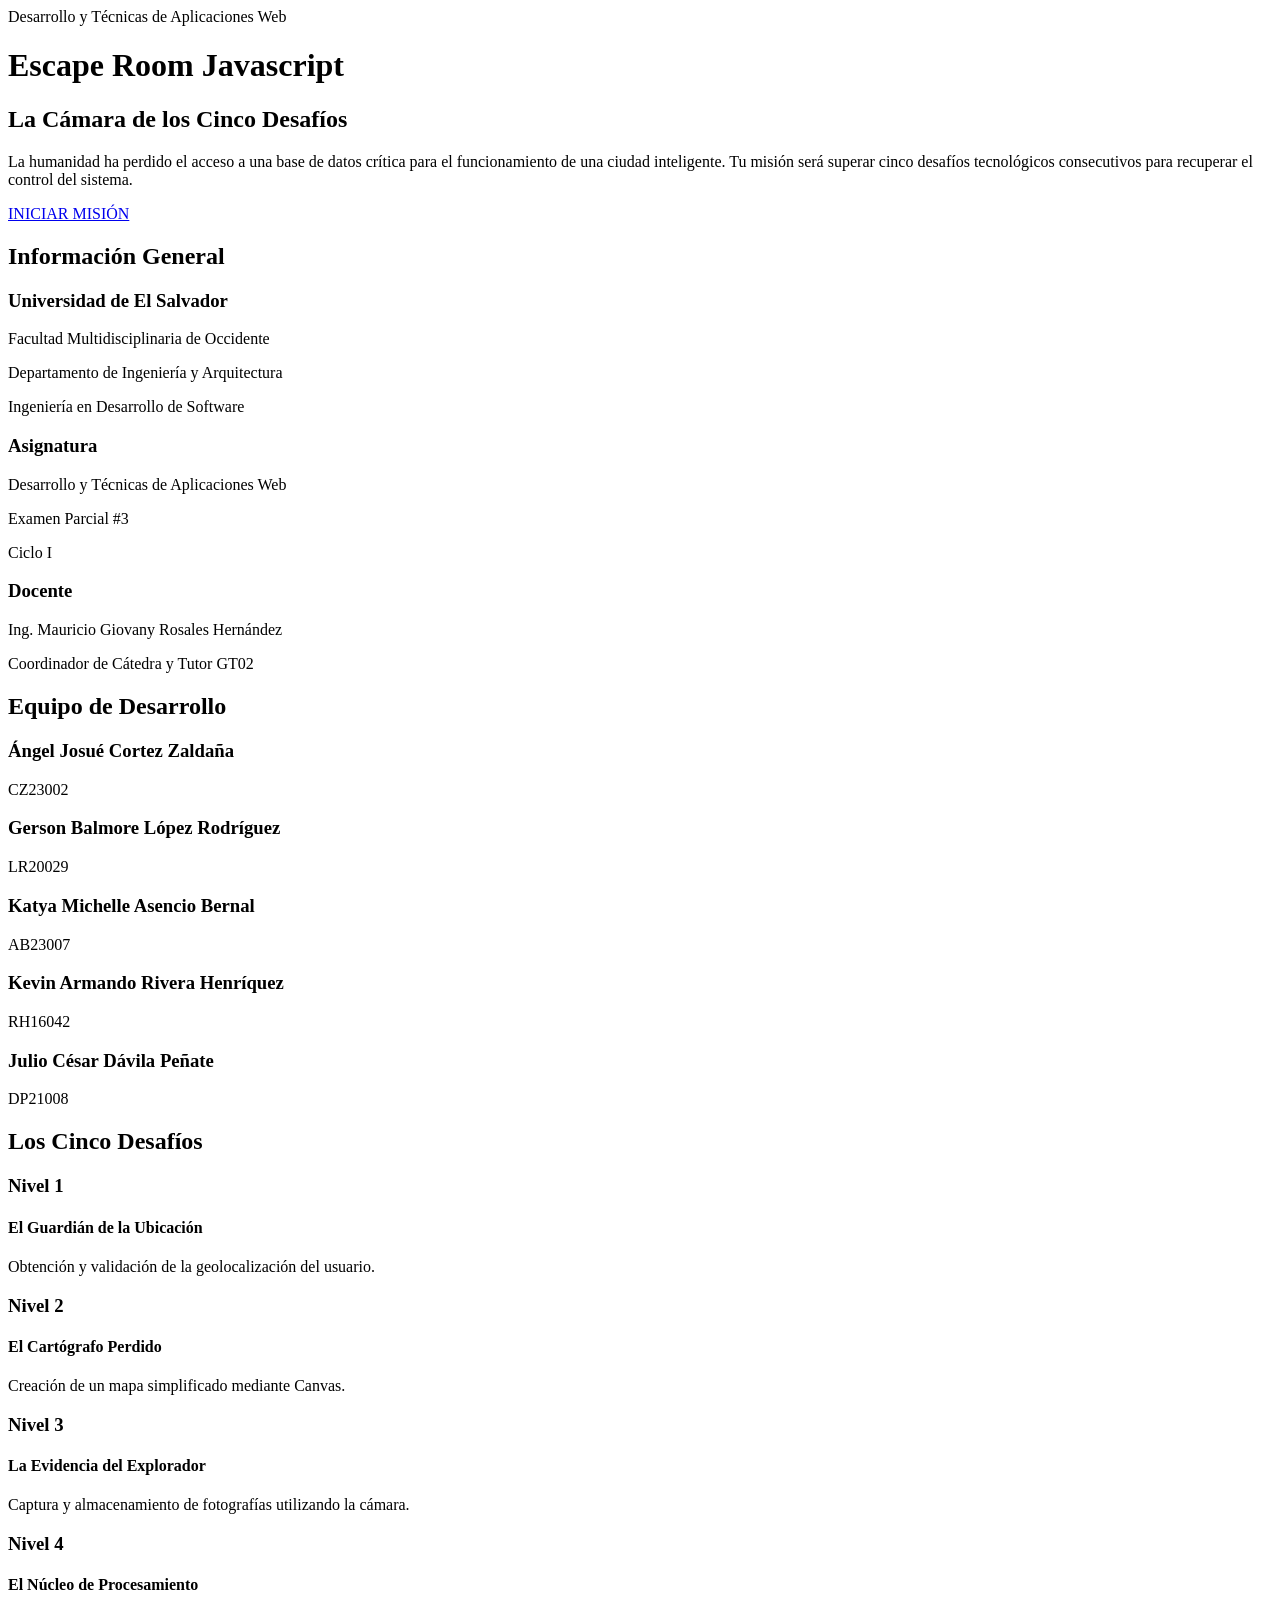
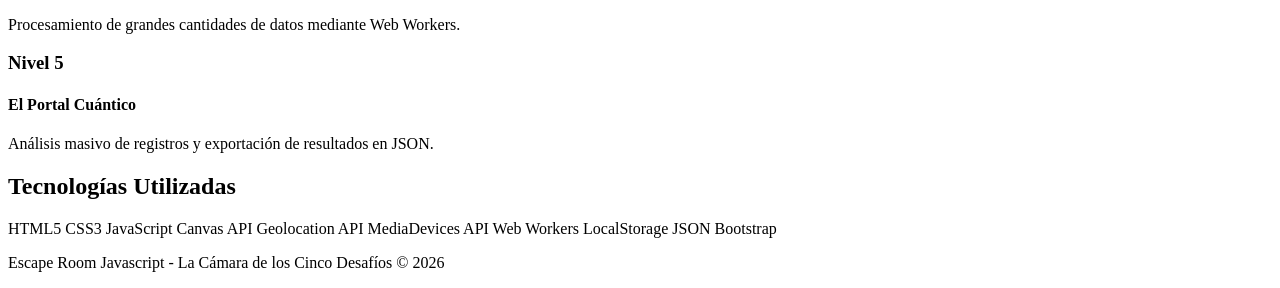
==== index.html @ b837a51a "Actualizar la estructura básica de index.html con un nuevo contenido de bienvenida." ====
<!DOCTYPE html>
<html lang="es">

<head>
    <meta charset="UTF-8">
    <meta name="viewport" content="width=device-width, initial-scale=1.0">
    <title>Escape Room Javascript - La Cámara de los Cinco Desafíos</title>
</head>

<body>

    <header>
        <div class="container hero">

            <div class="badge">
                Desarrollo y Técnicas de Aplicaciones Web
            </div>

            <h1>Escape Room Javascript</h1>

            <h2>La Cámara de los Cinco Desafíos</h2>

            <p>
                La humanidad ha perdido el acceso a una base de datos crítica para el funcionamiento
                de una ciudad inteligente. Tu misión será superar cinco desafíos tecnológicos
                consecutivos para recuperar el control del sistema.
            </p>

            <a href="nivel1/nivel1.html" class="btn-start">
                INICIAR MISIÓN
            </a>

        </div>
    </header>


    <section>
       <div class="container">

            <h2 class="section-title">Información General</h2>

            <div class="info-grid">

                <div class="card">
                    <h3>Universidad de El Salvador</h3>
                    <p>Facultad Multidisciplinaria de Occidente</p>
                    <p>Departamento de Ingeniería y Arquitectura</p>
                    <p>Ingeniería en Desarrollo de Software</p>
                </div>

                <div class="card">
                    <h3>Asignatura</h3>
                    <p>Desarrollo y Técnicas de Aplicaciones Web</p>
                    <p>Examen Parcial #3</p>
                    <p>Ciclo I</p>
                </div>

                <div class="card">
                    <h3>Docente</h3>
                    <p>Ing. Mauricio Giovany Rosales Hernández</p>
                    <p>Coordinador de Cátedra y Tutor GT02</p>
                </div>

            </div>

       </div>
    </section>
        

    <section>

        <div class="container">

            <h2 class="section-title">Equipo de Desarrollo</h2>

            <div class="members">

                <div class="member">
                    <h3>Ángel Josué Cortez Zaldaña</h3>
                    <p>CZ23002</p>
                </div>

                <div class="member">
                    <h3>Gerson Balmore López Rodríguez</h3>
                    <p>LR20029</p>
                </div>

                <div class="member">
                    <h3>Katya Michelle Asencio Bernal</h3>
                    <p>AB23007</p>
                </div>

                <div class="member">
                    <h3>Kevin Armando Rivera Henríquez</h3>
                    <p>RH16042</p>
                </div>

                <div class="member">
                    <h3>Julio César Dávila Peñate</h3>
                    <p>DP21008</p>
                </div>

            </div>

        </div>

    </section>


    <section>
        <div class="container">

            <h2 class="section-title">Los Cinco Desafíos</h2>

            <div class="levels">

                <div class="level">
                    <h3>Nivel 1</h3>
                    <h4>El Guardián de la Ubicación</h4>
                    <p>Obtención y validación de la geolocalización del usuario.</p>
                </div>

                <div class="level">
                    <h3>Nivel 2</h3>
                    <h4>El Cartógrafo Perdido</h4>
                    <p>Creación de un mapa simplificado mediante Canvas.</p>
                </div>

                <div class="level">
                    <h3>Nivel 3</h3>
                    <h4>La Evidencia del Explorador</h4>
                    <p>Captura y almacenamiento de fotografías utilizando la cámara.</p>
                </div>

                <div class="level">
                    <h3>Nivel 4</h3>
                    <h4>El Núcleo de Procesamiento</h4>
                    <p>Procesamiento de grandes cantidades de datos mediante Web Workers.</p>
                </div>

                <div class="level">
                    <h3>Nivel 5</h3>
                    <h4>El Portal Cuántico</h4>
                    <p>Análisis masivo de registros y exportación de resultados en JSON.</p>
                </div>

            </div>

        </div>
    </section>


    <section>
        <div class="container">

            <h2 class="section-title">Tecnologías Utilizadas</h2>

            <div class="tech">

                <span>HTML5</span>
                <span>CSS3</span>
                <span>JavaScript</span>
                <span>Canvas API</span>
                <span>Geolocation API</span>
                <span>MediaDevices API</span>
                <span>Web Workers</span>
                <span>LocalStorage</span>
                <span>JSON</span>
                <span>Bootstrap</span>

            </div>

        </div>
    </section>


    <footer>
        <p>
            Escape Room Javascript - La Cámara de los Cinco Desafíos © 2026
        </p>
    </footer>
    

</body>

</html>
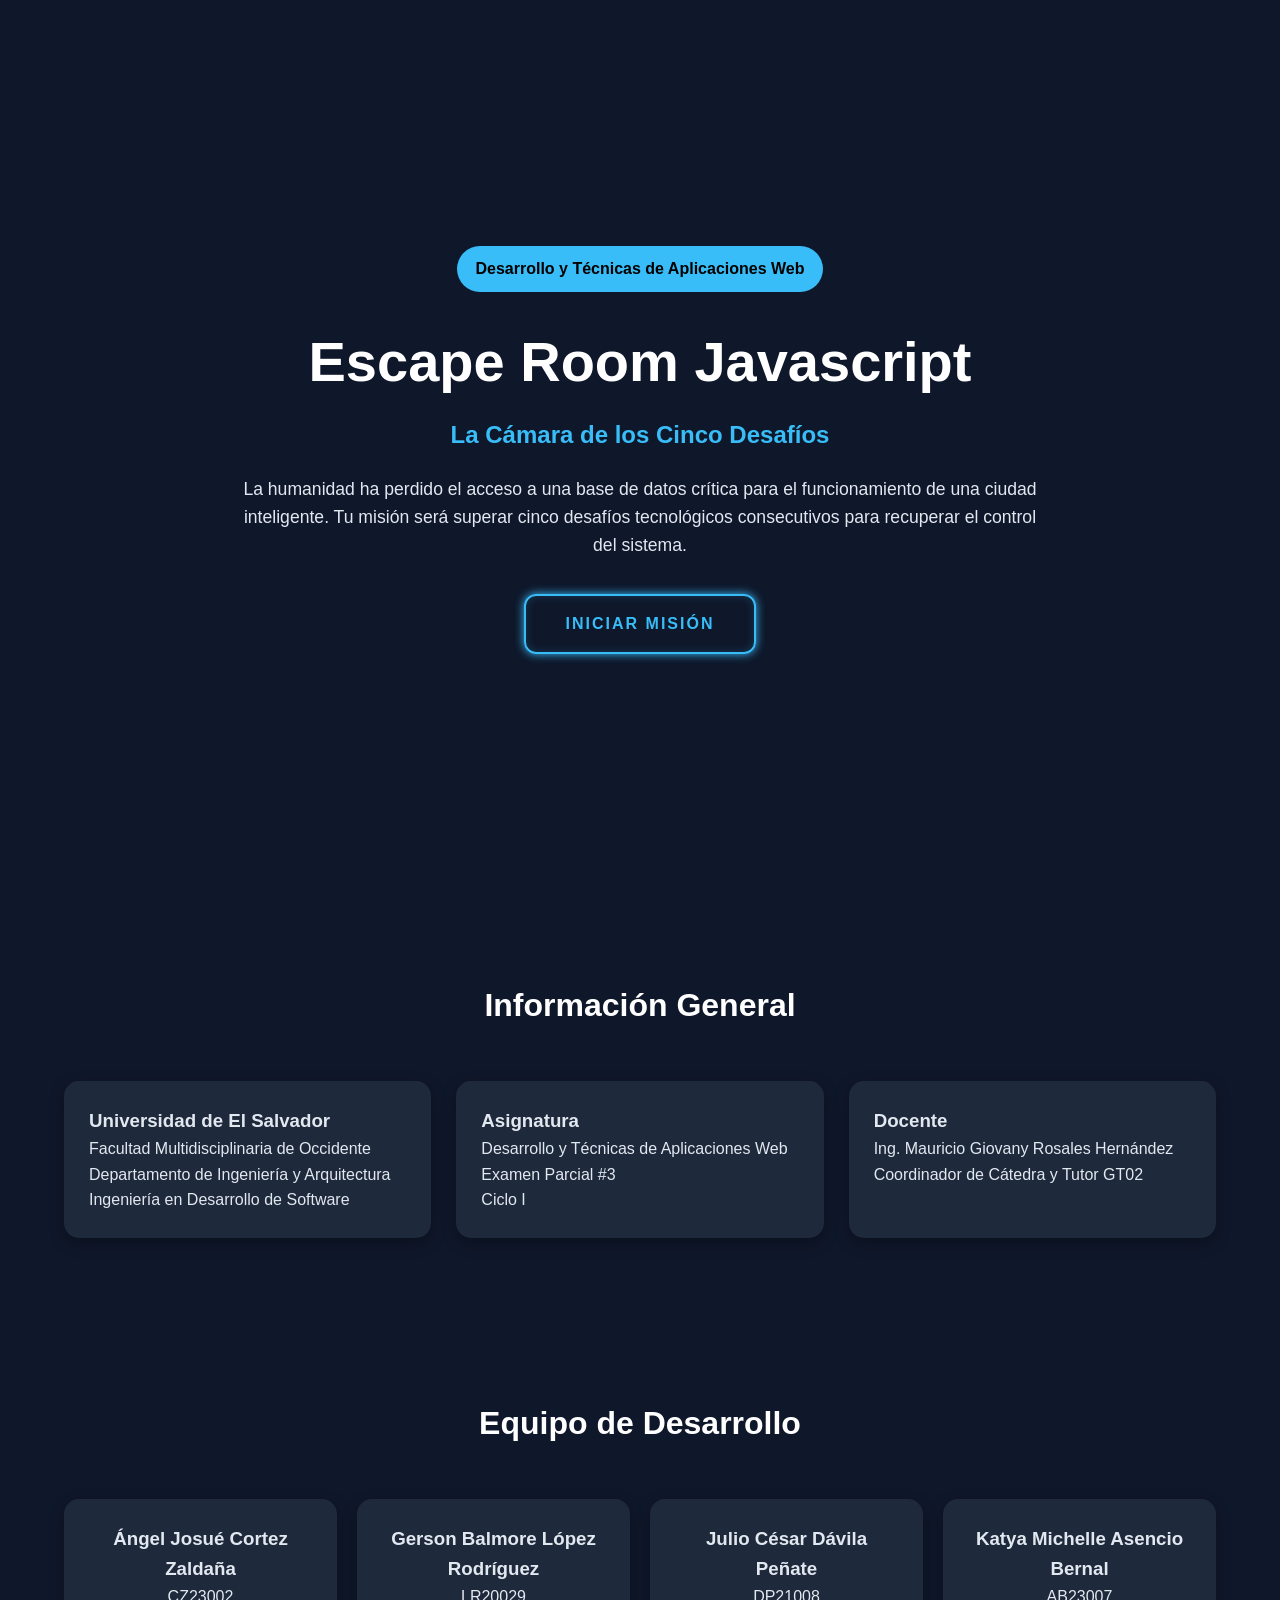
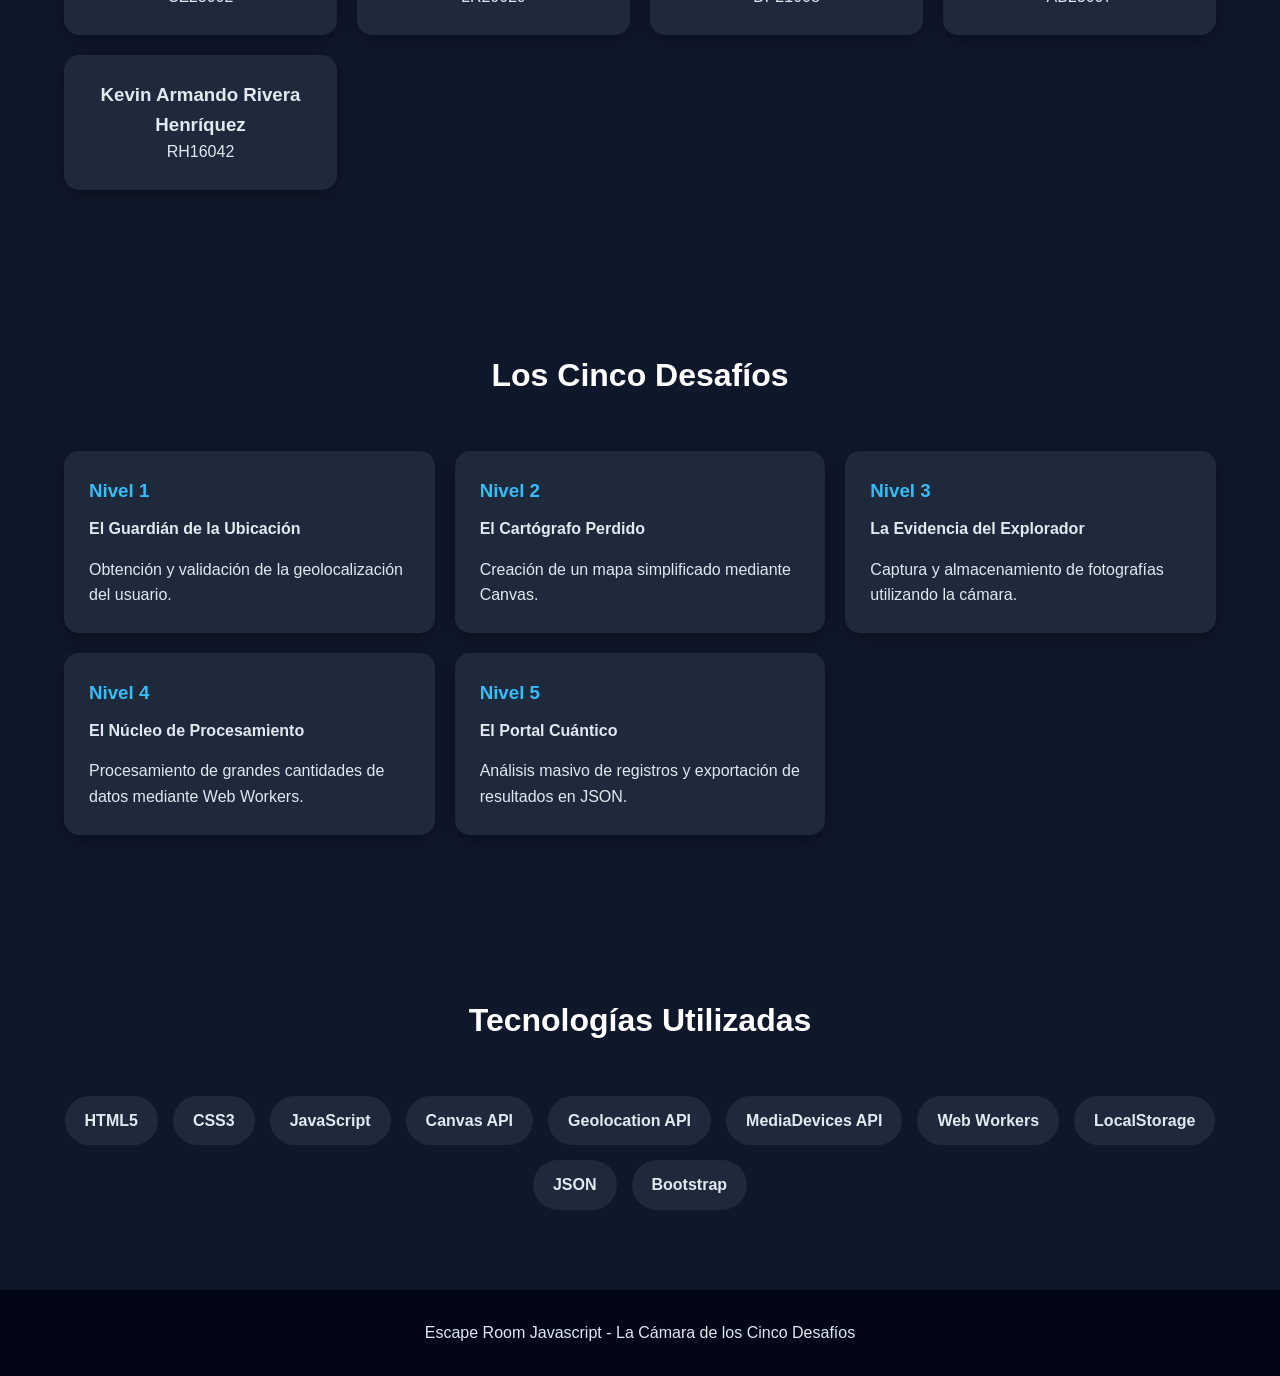
==== commit 6a296497: "Agregar estilos CSS y actualizar html con el enlace a la hoja de estilos." ====
--- a/index.html
+++ b/index.html
@@ -5,6 +5,8 @@
     <meta charset="UTF-8">
     <meta name="viewport" content="width=device-width, initial-scale=1.0">
     <title>Escape Room Javascript - La Cámara de los Cinco Desafíos</title>
+
+    <link rel="stylesheet" href="index.css">
 </head>
 
 <body>
@@ -86,6 +88,11 @@
                 </div>
 
                 <div class="member">
+                    <h3>Julio César Dávila Peñate</h3>
+                    <p>DP21008</p>
+                </div>
+
+                <div class="member">
                     <h3>Katya Michelle Asencio Bernal</h3>
                     <p>AB23007</p>
                 </div>
@@ -93,11 +100,6 @@
                 <div class="member">
                     <h3>Kevin Armando Rivera Henríquez</h3>
                     <p>RH16042</p>
-                </div>
-
-                <div class="member">
-                    <h3>Julio César Dávila Peñate</h3>
-                    <p>DP21008</p>
                 </div>
 
             </div>
@@ -176,10 +178,10 @@
 
     <footer>
         <p>
-            Escape Room Javascript - La Cámara de los Cinco Desafíos © 2026
+            Escape Room Javascript - La Cámara de los Cinco Desafíos
         </p>
     </footer>
-    
+
 
 </body>
 
--- a/index.css
+++ b/index.css
@@ -0,0 +1,229 @@
+:root{
+    --primary:#0f172a;
+    --secondary:#1e293b;
+    --accent:#38bdf8;
+    --text:#e2e8f0;
+}
+
+*{
+    margin:0;
+    padding:0;
+    box-sizing:border-box;
+}
+
+html{
+    scroll-behavior:smooth;
+}
+
+body{
+    font-family:'Segoe UI', Tahoma, Geneva, Verdana, sans-serif;
+    background:var(--primary);
+    color:var(--text);
+    line-height:1.6;
+}
+
+.container{
+    width:90%;
+    max-width:1200px;
+    margin:auto;
+}
+
+header{
+    min-height:100vh;
+
+    display:flex;
+    justify-content:center;
+    align-items:center;
+    text-align:center;
+
+    background:
+        linear-gradient(
+            rgba(15,23,42,.88),
+            rgba(15,23,42,.95)
+        ),
+        url("https://www.codility.com/wp-content/uploads/2021/12/AdobeStock_225084966-jpeg.webp");
+
+    background-size:cover;
+    background-position:center;
+}
+
+.hero{
+    display:flex;
+    flex-direction:column;
+    align-items:center;
+}
+
+.badge{
+    display:inline-block;
+    background:var(--accent);
+    color:#000;
+    padding:10px 18px;
+    border-radius:30px;
+    font-weight:bold;
+    margin-bottom:25px;
+}
+
+.hero h1{
+    font-size:3.5rem;
+    color:white;
+    margin-bottom:10px;
+}
+
+.hero h2{
+    color:var(--accent);
+    margin-bottom:20px;
+}
+
+.hero p{
+    max-width:800px;
+    font-size:1.1rem;
+}
+
+.btn-start{
+    display:inline-block;
+    margin-top:35px;
+
+    padding:15px 40px;
+
+    border:2px solid var(--accent);
+
+    color:var(--accent);
+    text-decoration:none;
+    text-transform:uppercase;
+    letter-spacing:2px;
+    font-weight:bold;
+
+    border-radius:12px;
+
+    transition:.3s;
+
+    box-shadow:
+        0 0 10px var(--accent),
+        inset 0 0 10px rgba(56,189,248,.2);
+}
+
+.btn-start:hover{
+    background:var(--accent);
+    color:var(--primary);
+
+    box-shadow:
+        0 0 20px var(--accent),
+        0 0 40px var(--accent),
+        0 0 60px var(--accent);
+
+    transform:translateY(-4px);
+}
+
+section{
+    padding:80px 0;
+}
+
+.section-title{
+    text-align:center;
+    margin-bottom:50px;
+    color:white;
+    font-size:2rem;
+}
+
+.card,
+.member,
+.level{
+    background:var(--secondary);
+
+    padding:25px;
+
+    border-radius:15px;
+
+    transition:.3s;
+
+    box-shadow:0 5px 15px rgba(0,0,0,.3);
+}
+
+.card:hover,
+.member:hover,
+.level:hover{
+    transform:translateY(-5px);
+}
+
+.info-grid{
+    display:grid;
+    grid-template-columns:repeat(auto-fit,minmax(300px,1fr));
+    gap:25px;
+}
+
+.members{
+    display:grid;
+    grid-template-columns:repeat(auto-fit,minmax(250px,1fr));
+    gap:20px;
+}
+
+.member{
+    text-align:center;
+}
+
+.levels{
+    display:grid;
+    grid-template-columns:repeat(auto-fit,minmax(280px,1fr));
+    gap:20px;
+}
+
+.level h3{
+    color:var(--accent);
+    margin-bottom:10px;
+}
+
+.level h4{
+    margin-bottom:15px;
+}
+
+.tech{
+    display:flex;
+    flex-wrap:wrap;
+    justify-content:center;
+    gap:15px;
+}
+
+.tech span{
+    background:var(--secondary);
+    padding:12px 20px;
+    border-radius:50px;
+    font-weight:bold;
+    transition:.3s;
+}
+
+.tech span:hover{
+    transform:scale(1.05);
+    box-shadow:0 0 15px rgba(56,189,248,.5);
+}
+
+footer{
+    background:#020617;
+    padding:30px;
+    text-align:center;
+}
+
+/* responsividad */
+
+@media(max-width:768px){
+
+    .hero h1{
+        font-size:2.3rem;
+    }
+
+    .hero h2{
+        font-size:1.3rem;
+    }
+
+    .hero p{
+        font-size:1rem;
+    }
+
+    .section-title{
+        font-size:1.7rem;
+    }
+
+    .btn-start{
+        padding:14px 28px;
+        font-size:.9rem;
+    }
+}
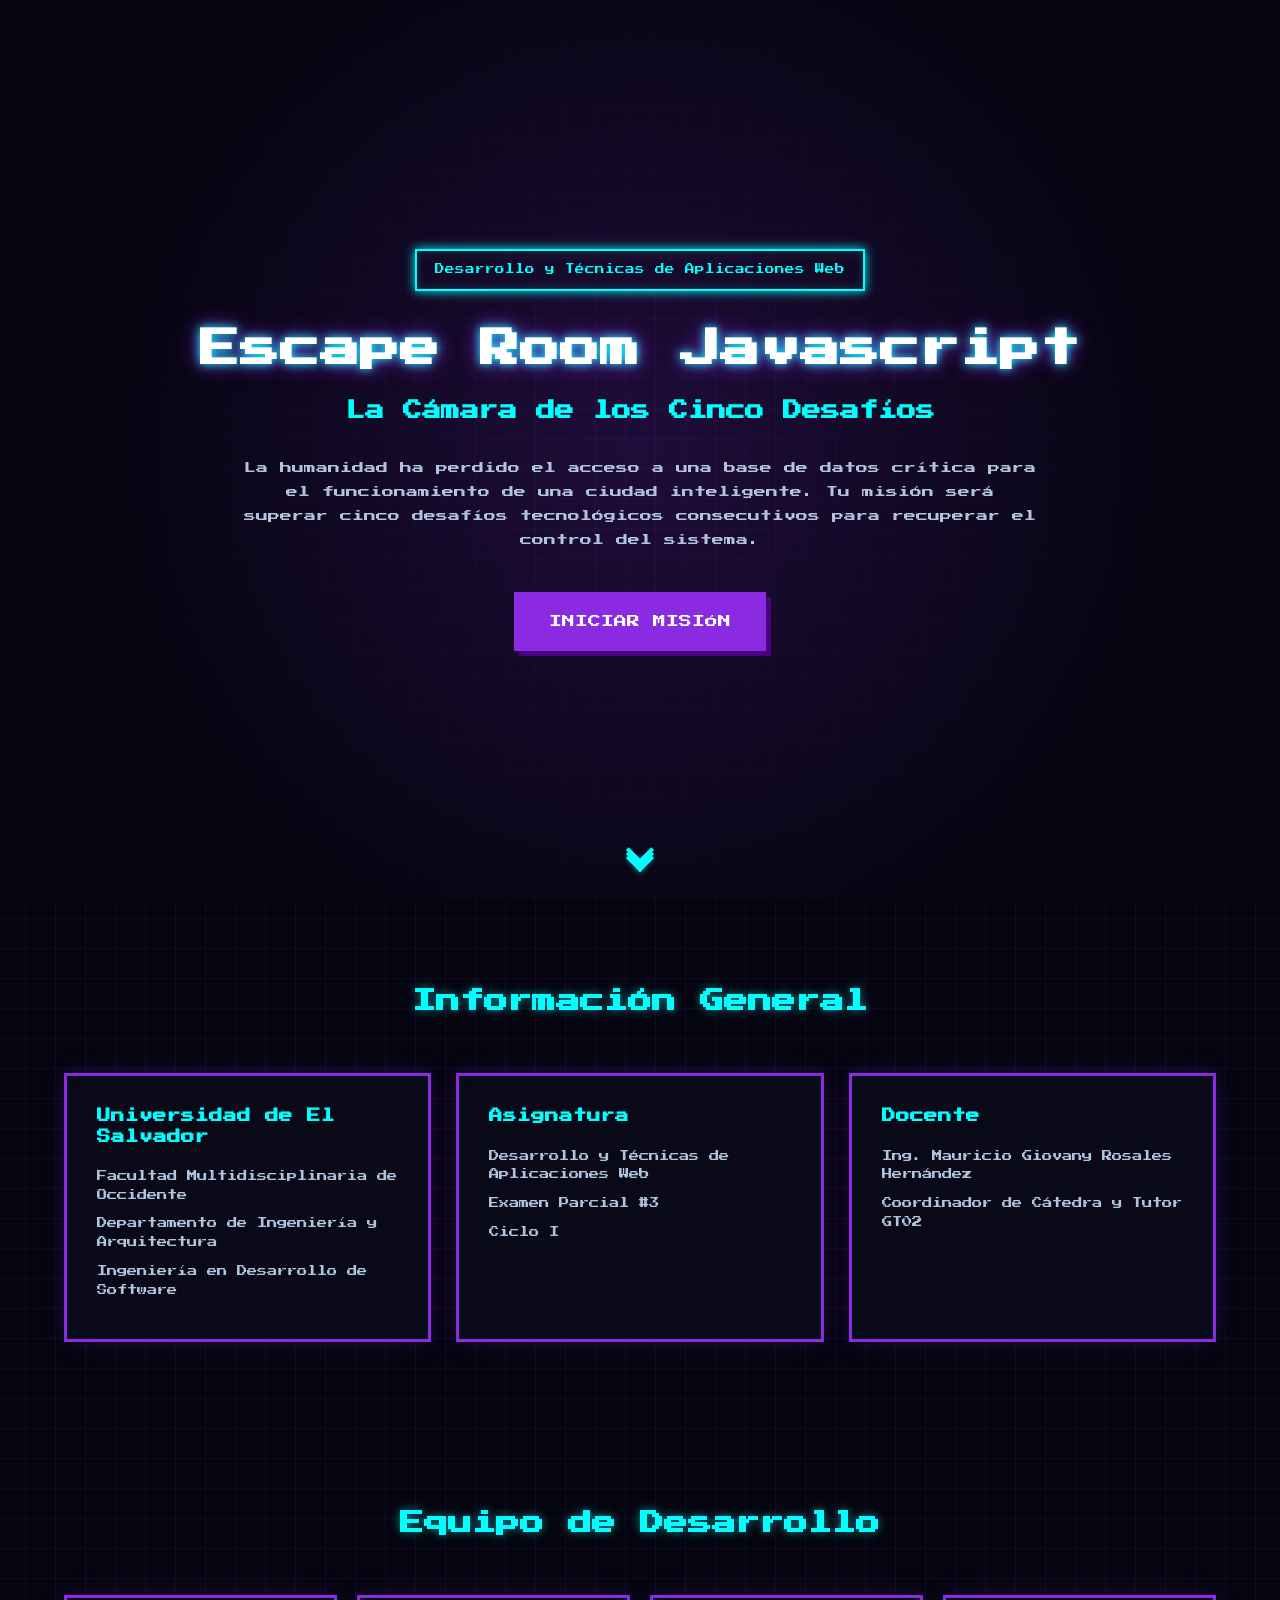
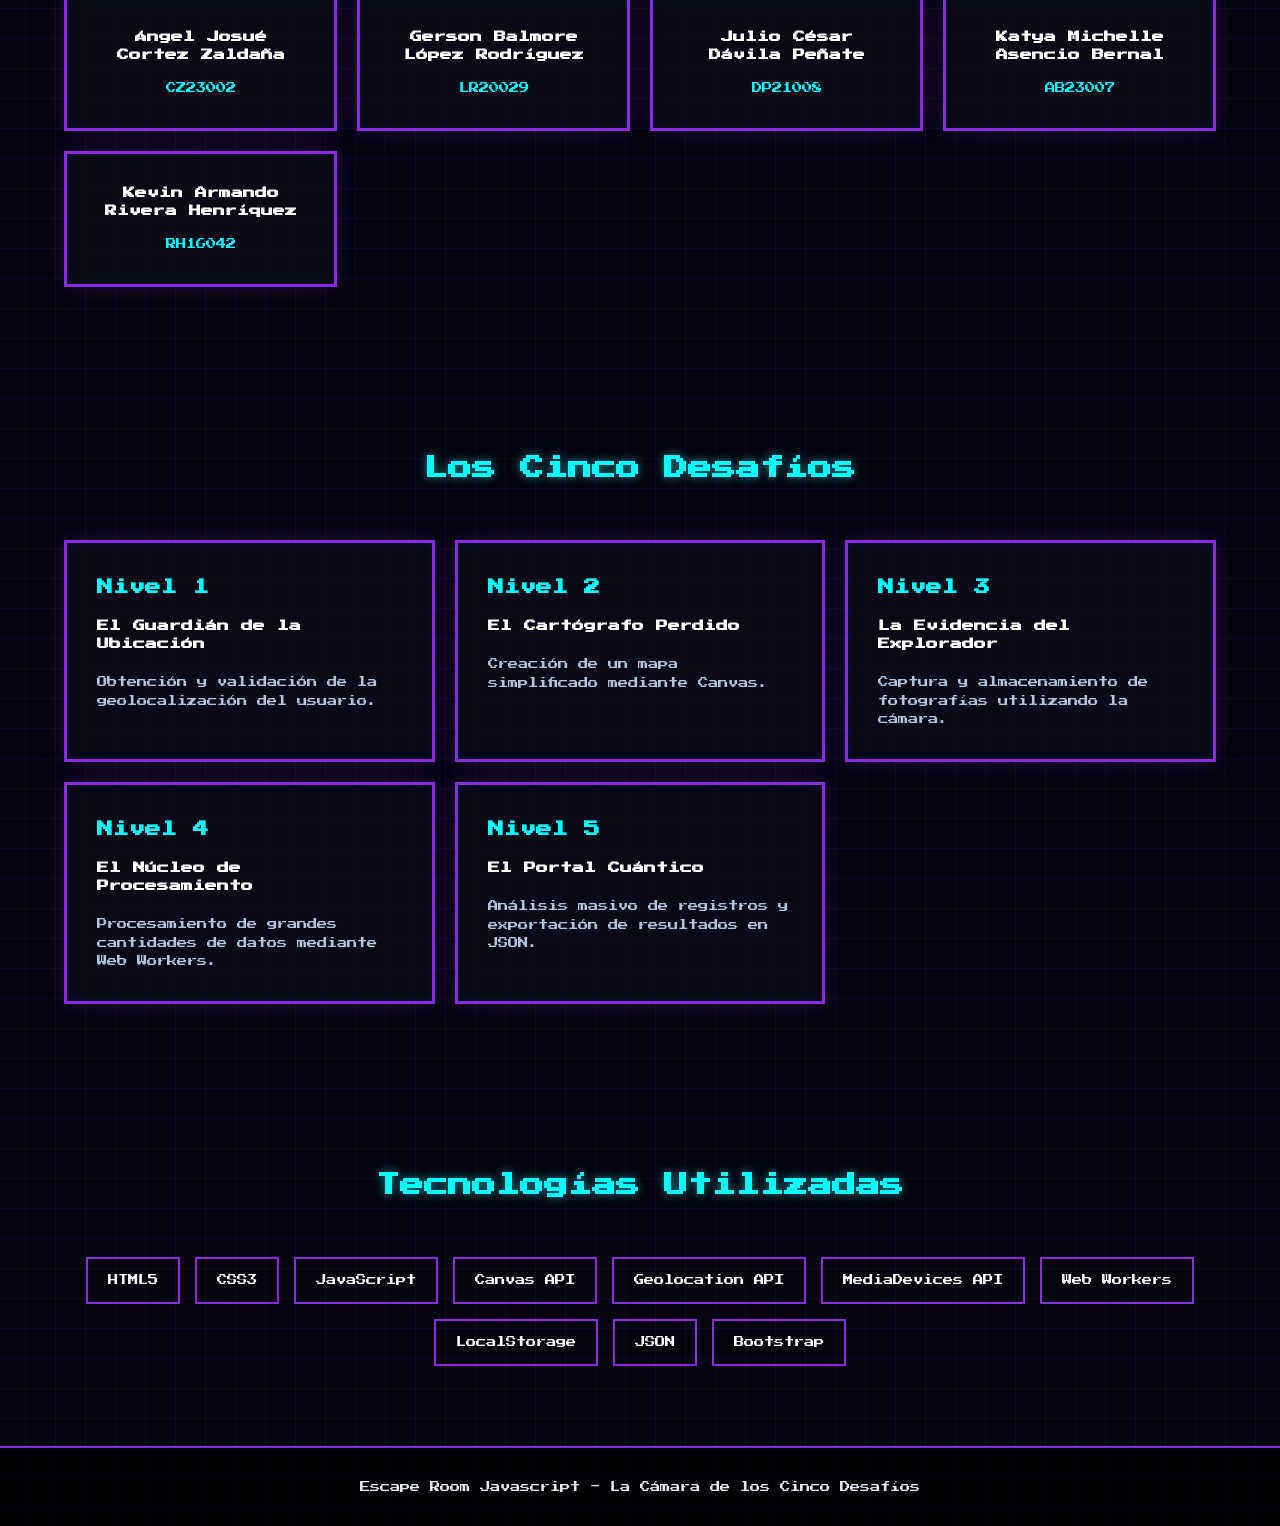
==== commit 49ee19c2: "feat(landing): Añadir flechas animadas de scroll para mejorar la intuición de navegación" ====
--- a/index.html
+++ b/index.html
@@ -33,10 +33,16 @@
             </a>
 
         </div>
+        
+        <!-- Flecha indicadora de scroll -->
+        <a href="#info" class="scroll-indicator">
+            <span></span>
+            <span></span>
+            <span></span>
+        </a>
     </header>
 
-
-    <section>
+    <section id="info">
        <div class="container">
 
             <h2 class="section-title">Información General</h2>
--- a/index.css
+++ b/index.css
@@ -1,229 +1,280 @@
-:root{
-    --primary:#0f172a;
-    --secondary:#1e293b;
-    --accent:#38bdf8;
-    --text:#e2e8f0;
-}
-
-*{
-    margin:0;
-    padding:0;
-    box-sizing:border-box;
-}
-
-html{
-    scroll-behavior:smooth;
-}
-
-body{
-    font-family:'Segoe UI', Tahoma, Geneva, Verdana, sans-serif;
-    background:var(--primary);
-    color:var(--text);
-    line-height:1.6;
-}
-
-.container{
-    width:90%;
-    max-width:1200px;
-    margin:auto;
-}
-
-header{
-    min-height:100vh;
-
-    display:flex;
-    justify-content:center;
-    align-items:center;
-    text-align:center;
-
-    background:
-        linear-gradient(
-            rgba(15,23,42,.88),
-            rgba(15,23,42,.95)
-        ),
-        url("https://www.codility.com/wp-content/uploads/2021/12/AdobeStock_225084966-jpeg.webp");
-
-    background-size:cover;
-    background-position:center;
-}
-
-.hero{
-    display:flex;
-    flex-direction:column;
-    align-items:center;
-}
-
-.badge{
-    display:inline-block;
-    background:var(--accent);
-    color:#000;
-    padding:10px 18px;
-    border-radius:30px;
-    font-weight:bold;
-    margin-bottom:25px;
-}
-
-.hero h1{
-    font-size:3.5rem;
-    color:white;
-    margin-bottom:10px;
-}
-
-.hero h2{
-    color:var(--accent);
-    margin-bottom:20px;
-}
-
-.hero p{
-    max-width:800px;
-    font-size:1.1rem;
-}
-
-.btn-start{
-    display:inline-block;
-    margin-top:35px;
-
-    padding:15px 40px;
-
-    border:2px solid var(--accent);
-
-    color:var(--accent);
-    text-decoration:none;
-    text-transform:uppercase;
-    letter-spacing:2px;
-    font-weight:bold;
-
-    border-radius:12px;
-
-    transition:.3s;
-
-    box-shadow:
-        0 0 10px var(--accent),
-        inset 0 0 10px rgba(56,189,248,.2);
-}
-
-.btn-start:hover{
-    background:var(--accent);
-    color:var(--primary);
-
-    box-shadow:
-        0 0 20px var(--accent),
-        0 0 40px var(--accent),
-        0 0 60px var(--accent);
-
-    transform:translateY(-4px);
-}
-
-section{
-    padding:80px 0;
-}
-
-.section-title{
-    text-align:center;
-    margin-bottom:50px;
-    color:white;
-    font-size:2rem;
-}
-
-.card,
-.member,
-.level{
-    background:var(--secondary);
-
-    padding:25px;
-
-    border-radius:15px;
-
-    transition:.3s;
-
-    box-shadow:0 5px 15px rgba(0,0,0,.3);
-}
-
-.card:hover,
-.member:hover,
-.level:hover{
-    transform:translateY(-5px);
-}
-
-.info-grid{
-    display:grid;
-    grid-template-columns:repeat(auto-fit,minmax(300px,1fr));
-    gap:25px;
-}
-
-.members{
-    display:grid;
-    grid-template-columns:repeat(auto-fit,minmax(250px,1fr));
-    gap:20px;
-}
-
-.member{
-    text-align:center;
-}
-
-.levels{
-    display:grid;
-    grid-template-columns:repeat(auto-fit,minmax(280px,1fr));
-    gap:20px;
-}
-
-.level h3{
-    color:var(--accent);
-    margin-bottom:10px;
-}
-
-.level h4{
-    margin-bottom:15px;
-}
-
-.tech{
-    display:flex;
-    flex-wrap:wrap;
-    justify-content:center;
-    gap:15px;
-}
-
-.tech span{
-    background:var(--secondary);
-    padding:12px 20px;
-    border-radius:50px;
-    font-weight:bold;
-    transition:.3s;
-}
-
-.tech span:hover{
-    transform:scale(1.05);
-    box-shadow:0 0 15px rgba(56,189,248,.5);
-}
-
-footer{
-    background:#020617;
-    padding:30px;
-    text-align:center;
-}
-
-/* responsividad */
-
-@media(max-width:768px){
-
-    .hero h1{
-        font-size:2.3rem;
-    }
-
-    .hero h2{
-        font-size:1.3rem;
-    }
-
-    .hero p{
-        font-size:1rem;
-    }
-
-    .section-title{
-        font-size:1.7rem;
-    }
-
-    .btn-start{
-        padding:14px 28px;
-        font-size:.9rem;
-    }
+@import url('https://fonts.googleapis.com/css2?family=Press+Start+2P&display=swap');
+
+:root {
+    --bg-dark: #050510;
+    --card-bg: rgba(10, 10, 25, 0.85);
+    --accent: #00ffff;
+    --accent-glow: #8a2be2;
+    --text: #e2e8f0;
+    --pixel-font: 'Press Start 2P', cursive;
+}
+
+* {
+    margin: 0;
+    padding: 0;
+    box-sizing: border-box;
+}
+
+html {
+    scroll-behavior: smooth;
+}
+
+body {
+    font-family: var(--pixel-font);
+    background: var(--bg-dark);
+    color: var(--text);
+    line-height: 1.8;
+    background-image: 
+        linear-gradient(rgba(138, 43, 226, 0.1) 1px, transparent 1px),
+        linear-gradient(90deg, rgba(138, 43, 226, 0.1) 1px, transparent 1px);
+    background-size: 30px 30px;
+    background-position: center center;
+}
+
+.container {
+    width: 90%;
+    max-width: 1200px;
+    margin: auto;
+}
+
+header {
+    position: relative;
+    min-height: 100vh;
+    display: flex;
+    justify-content: center;
+    align-items: center;
+    text-align: center;
+    background: radial-gradient(circle at center, rgba(138,43,226,0.2) 0%, var(--bg-dark) 70%);
+}
+
+.hero {
+    display: flex;
+    flex-direction: column;
+    align-items: center;
+}
+
+.badge {
+    display: inline-block;
+    background: transparent;
+    color: var(--accent);
+    padding: 10px 18px;
+    border: 2px solid var(--accent);
+    font-size: 0.6rem;
+    margin-bottom: 30px;
+    box-shadow: 0 0 10px var(--accent), inset 0 0 10px rgba(0,255,255,0.2);
+}
+
+.hero h1 {
+    font-size: 2.5rem;
+    color: #fff;
+    margin-bottom: 20px;
+    text-shadow: 0 0 10px #00ffff, 0 0 20px #8a2be2;
+    line-height: 1.4;
+}
+
+.hero h2 {
+    color: var(--accent);
+    margin-bottom: 30px;
+    font-size: 1.2rem;
+    line-height: 1.5;
+}
+
+.hero p {
+    max-width: 800px;
+    font-size: 0.75rem;
+    line-height: 2;
+    color: #b0c4de;
+}
+
+.btn-start {
+    display: inline-block;
+    margin-top: 40px;
+    padding: 18px 35px;
+    background: var(--accent-glow);
+    color: #fff;
+    border: none;
+    text-decoration: none;
+    text-transform: uppercase;
+    font-size: 0.8rem;
+    box-shadow: 5px 5px 0 #4b0082;
+    transition: 0.2s;
+}
+
+.btn-start:hover {
+    background: var(--accent);
+    color: #000;
+    box-shadow: 5px 5px 0 #008080;
+    transform: translate(-2px, -2px);
+}
+
+section {
+    padding: 80px 0;
+}
+
+.section-title {
+    text-align: center;
+    margin-bottom: 50px;
+    color: var(--accent);
+    font-size: 1.5rem;
+    text-shadow: 0 0 10px rgba(0,255,255,0.5);
+}
+
+.card, .member, .level {
+    background: var(--card-bg);
+    padding: 30px;
+    border: 3px solid var(--accent-glow);
+    transition: 0.3s;
+    box-shadow: 0 0 20px rgba(138,43,226,0.2), inset 0 0 10px rgba(0,255,255,0.05);
+}
+
+.card:hover, .member:hover, .level:hover {
+    transform: translateY(-5px);
+    border-color: var(--accent);
+    box-shadow: 0 0 30px rgba(0,255,255,0.3), inset 0 0 15px rgba(0,255,255,0.1);
+}
+
+.info-grid {
+    display: grid;
+    grid-template-columns: repeat(auto-fit, minmax(300px, 1fr));
+    gap: 25px;
+}
+
+.members {
+    display: grid;
+    grid-template-columns: repeat(auto-fit, minmax(250px, 1fr));
+    gap: 20px;
+}
+
+.member {
+    text-align: center;
+}
+
+.member h3 {
+    font-size: 0.75rem;
+    color: #fff;
+    margin-bottom: 15px;
+    line-height: 1.5;
+}
+
+.member p {
+    font-size: 0.65rem;
+    color: var(--accent);
+}
+
+.levels {
+    display: grid;
+    grid-template-columns: repeat(auto-fit, minmax(280px, 1fr));
+    gap: 20px;
+}
+
+.level h3 {
+    color: var(--accent);
+    margin-bottom: 15px;
+    font-size: 1rem;
+}
+
+.level h4 {
+    margin-bottom: 20px;
+    font-size: 0.75rem;
+    color: #fff;
+    line-height: 1.5;
+}
+
+.level p {
+    font-size: 0.65rem;
+    color: #b0c4de;
+    line-height: 1.8;
+}
+
+.card h3 {
+    font-size: 0.85rem;
+    color: var(--accent);
+    margin-bottom: 20px;
+    line-height: 1.5;
+}
+
+.card p {
+    font-size: 0.65rem;
+    margin-bottom: 10px;
+    color: #b0c4de;
+}
+
+.tech {
+    display: flex;
+    flex-wrap: wrap;
+    justify-content: center;
+    gap: 15px;
+}
+
+.tech span {
+    background: transparent;
+    border: 2px solid var(--accent-glow);
+    color: #fff;
+    padding: 12px 20px;
+    font-size: 0.65rem;
+    transition: 0.3s;
+}
+
+.tech span:hover {
+    transform: scale(1.05);
+    border-color: var(--accent);
+    color: var(--accent);
+    box-shadow: 0 0 15px rgba(0,255,255,0.5);
+}
+
+footer {
+    background: rgba(0,0,0,0.8);
+    border-top: 2px solid var(--accent-glow);
+    padding: 30px;
+    text-align: center;
+    font-size: 0.65rem;
+}
+
+/* Indicador de scroll (flechas animadas) */
+.scroll-indicator {
+    position: absolute;
+    bottom: 30px;
+    left: 50%;
+    transform: translateX(-50%);
+    display: flex;
+    flex-direction: column;
+    align-items: center;
+    cursor: pointer;
+    text-decoration: none;
+    padding: 10px;
+}
+
+.scroll-indicator span {
+    display: block;
+    width: 20px;
+    height: 20px;
+    border-bottom: 4px solid var(--accent);
+    border-right: 4px solid var(--accent);
+    transform: rotate(45deg);
+    margin: -8px 0;
+    animation: scroll-anim 2s infinite;
+    box-shadow: 2px 2px 5px rgba(0,255,255,0.2);
+}
+
+.scroll-indicator span:nth-child(2) {
+    animation-delay: -0.2s;
+}
+
+.scroll-indicator span:nth-child(3) {
+    animation-delay: -0.4s;
+}
+
+@keyframes scroll-anim {
+    0% { opacity: 0; transform: rotate(45deg) translate(-15px, -15px); }
+    50% { opacity: 1; }
+    100% { opacity: 0; transform: rotate(45deg) translate(15px, 15px); }
+}
+
+/* Responsividad */
+@media(max-width: 768px) {
+    .hero h1 { font-size: 1.5rem; }
+    .hero h2 { font-size: 0.9rem; }
+    .hero p { font-size: 0.6rem; }
+    .section-title { font-size: 1.2rem; }
+    .btn-start { padding: 15px 25px; font-size: 0.7rem; }
 }
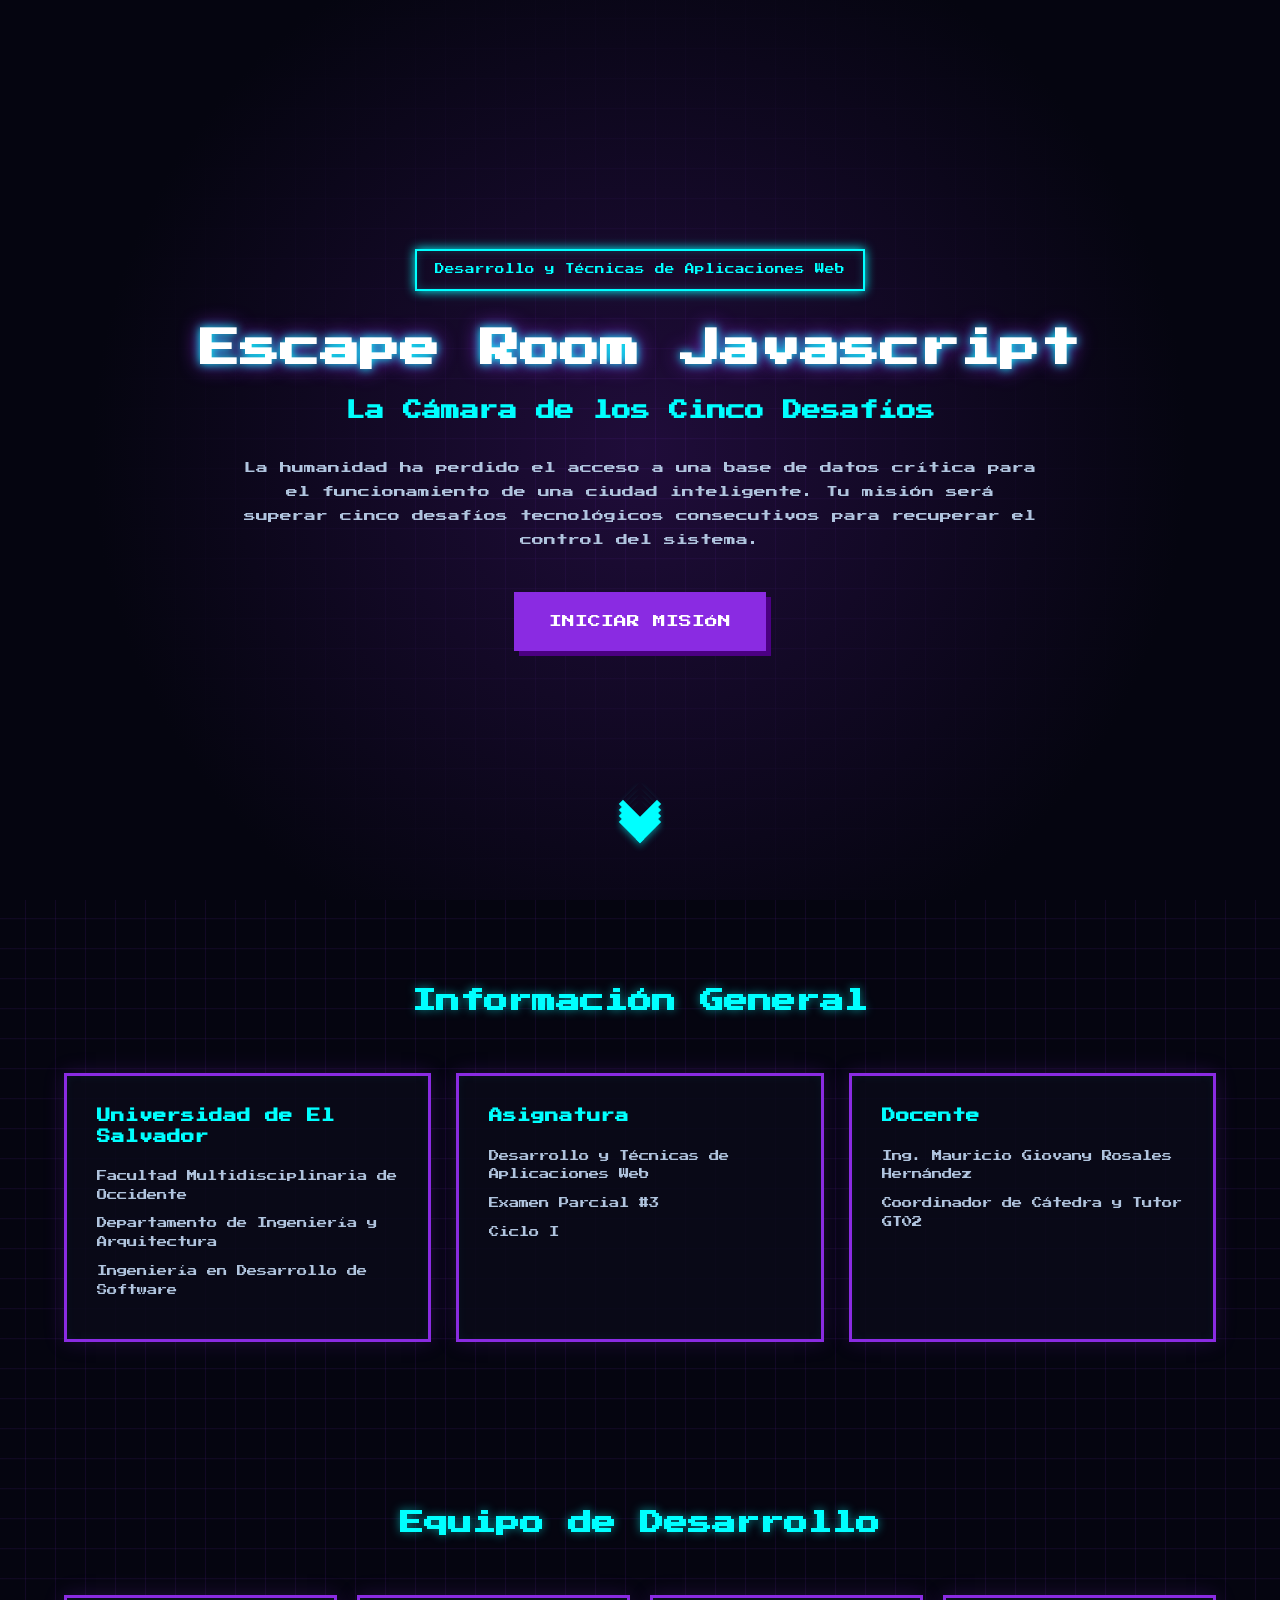
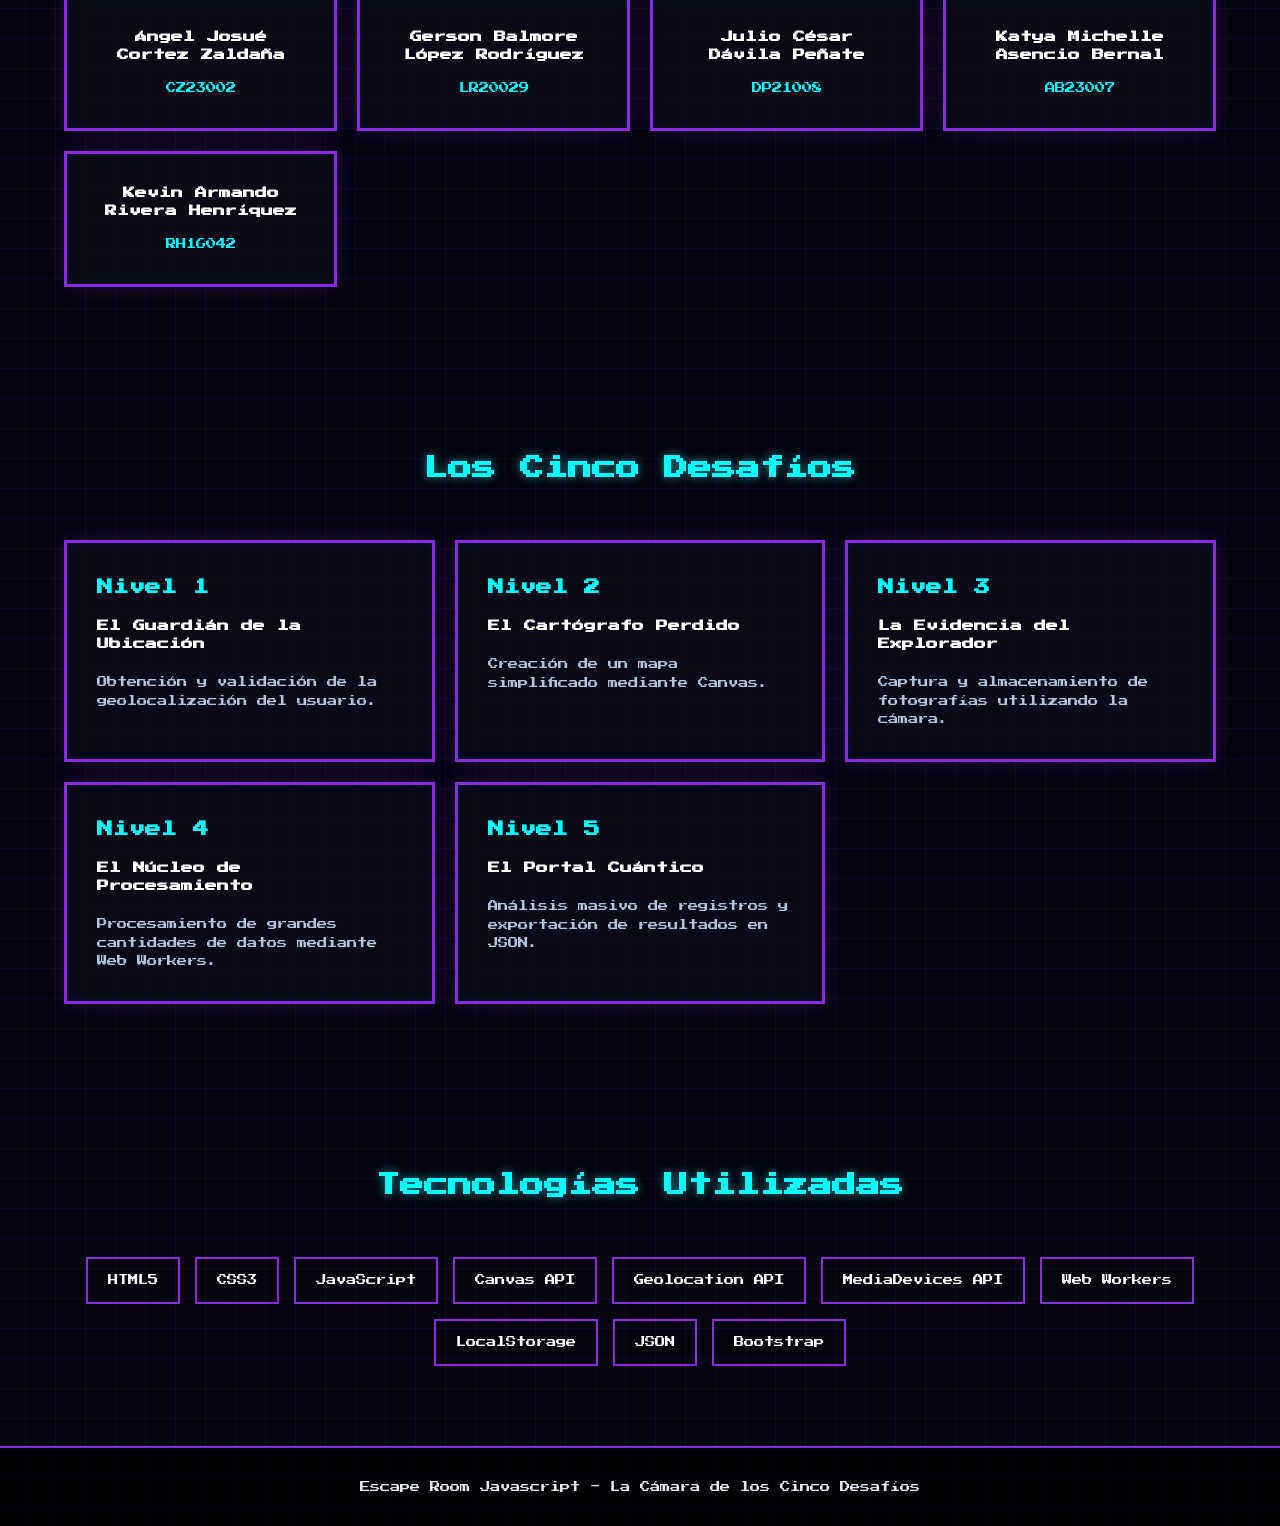
==== commit 6de94ef6: "style(landing): Agregar una cuarta flecha al indicador de scroll" ====
--- a/index.html
+++ b/index.html
@@ -36,6 +36,7 @@
         
         <!-- Flecha indicadora de scroll -->
         <a href="#info" class="scroll-indicator">
+            <span></span>
             <span></span>
             <span></span>
             <span></span>
--- a/index.css
+++ b/index.css
@@ -233,7 +233,7 @@
 /* Indicador de scroll (flechas animadas) */
 .scroll-indicator {
     position: absolute;
-    bottom: 30px;
+    bottom: 60px; /* Subida de 30px a 60px */
     left: 50%;
     transform: translateX(-50%);
     display: flex;
@@ -241,19 +241,19 @@
     align-items: center;
     cursor: pointer;
     text-decoration: none;
-    padding: 10px;
+    padding: 15px;
 }
 
 .scroll-indicator span {
     display: block;
-    width: 20px;
-    height: 20px;
-    border-bottom: 4px solid var(--accent);
-    border-right: 4px solid var(--accent);
+    width: 30px; /* Aumentado de 20px a 30px */
+    height: 30px; /* Aumentado de 20px a 30px */
+    border-bottom: 6px solid var(--accent); /* Aumentado de 4px a 6px */
+    border-right: 6px solid var(--accent); /* Aumentado de 4px a 6px */
     transform: rotate(45deg);
-    margin: -8px 0;
+    margin: -12px 0; /* Ajustado el margen por el nuevo tamaño */
     animation: scroll-anim 2s infinite;
-    box-shadow: 2px 2px 5px rgba(0,255,255,0.2);
+    box-shadow: 3px 3px 6px rgba(0,255,255,0.3);
 }
 
 .scroll-indicator span:nth-child(2) {
@@ -264,10 +264,14 @@
     animation-delay: -0.4s;
 }
 
+.scroll-indicator span:nth-child(4) {
+    animation-delay: -0.6s;
+}
+
 @keyframes scroll-anim {
-    0% { opacity: 0; transform: rotate(45deg) translate(-15px, -15px); }
+    0% { opacity: 0; transform: rotate(45deg) translate(-20px, -20px); }
     50% { opacity: 1; }
-    100% { opacity: 0; transform: rotate(45deg) translate(15px, 15px); }
+    100% { opacity: 0; transform: rotate(45deg) translate(20px, 20px); }
 }
 
 /* Responsividad */
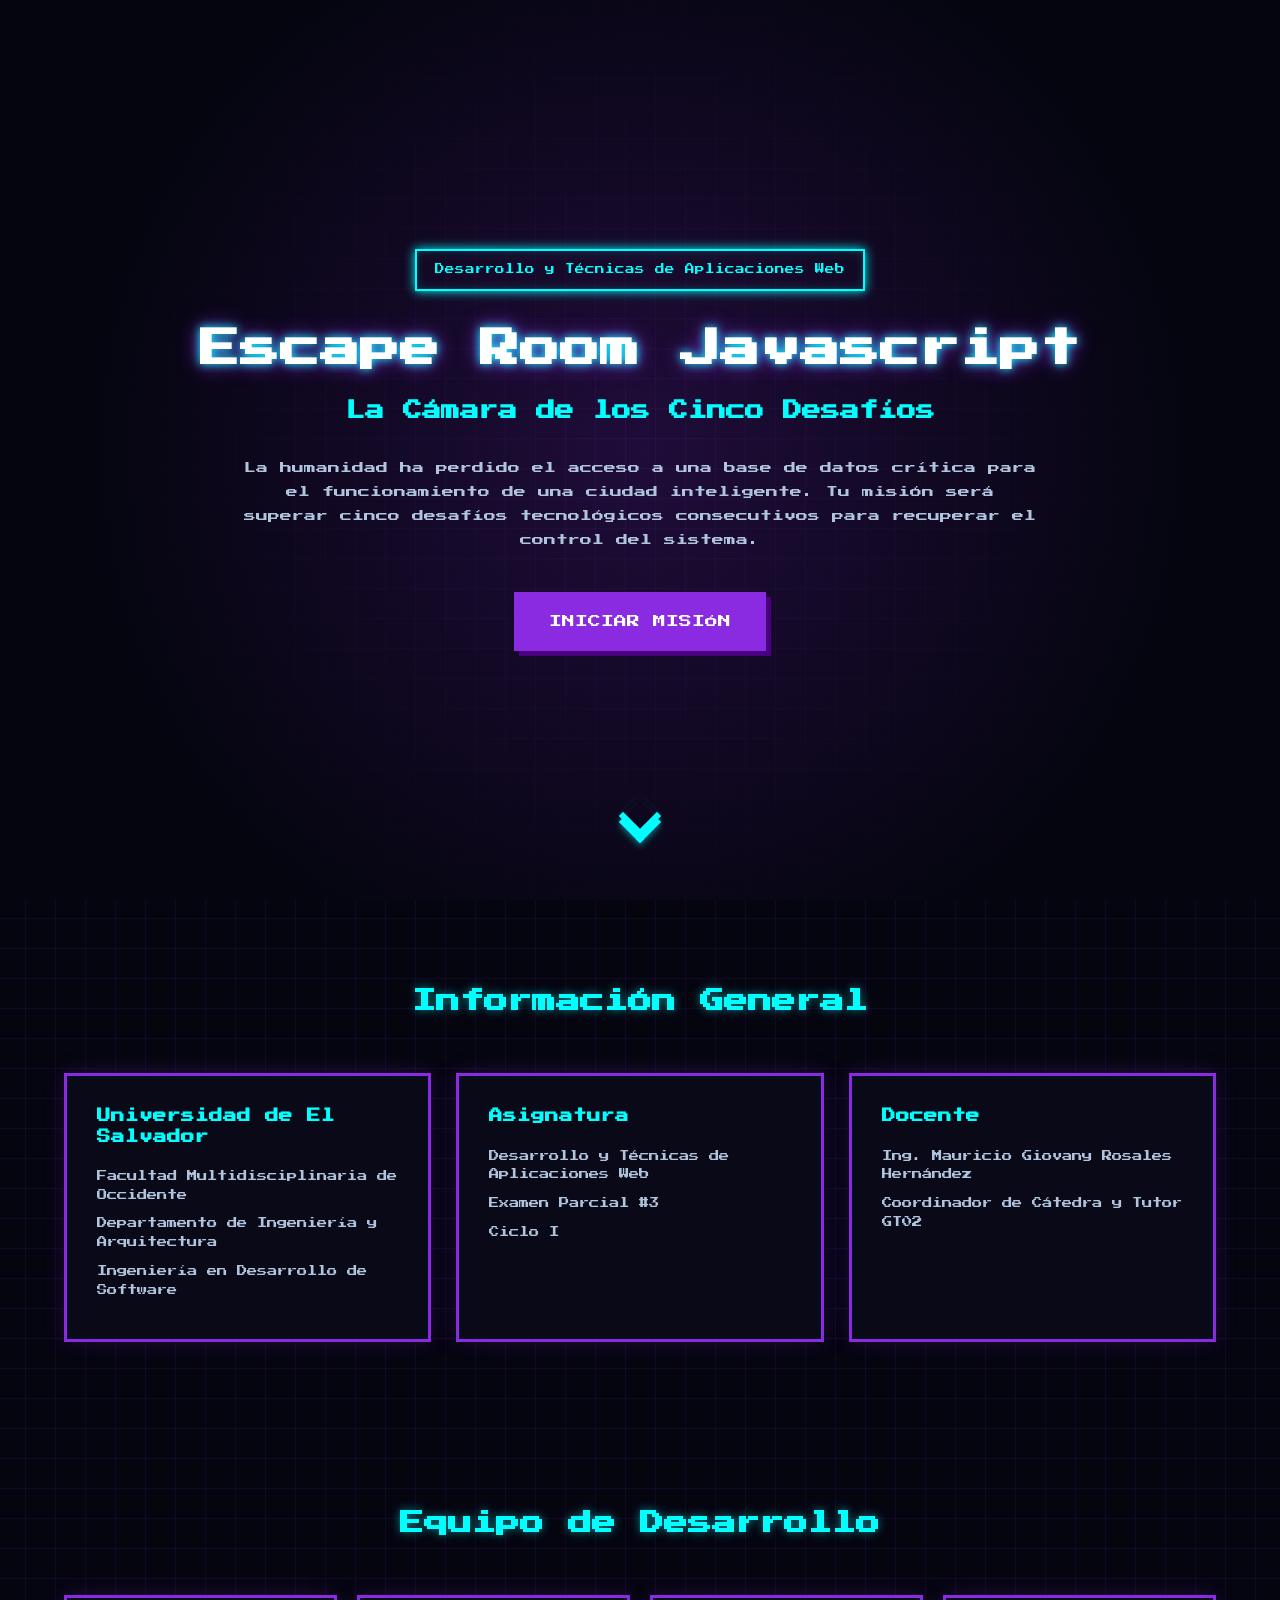
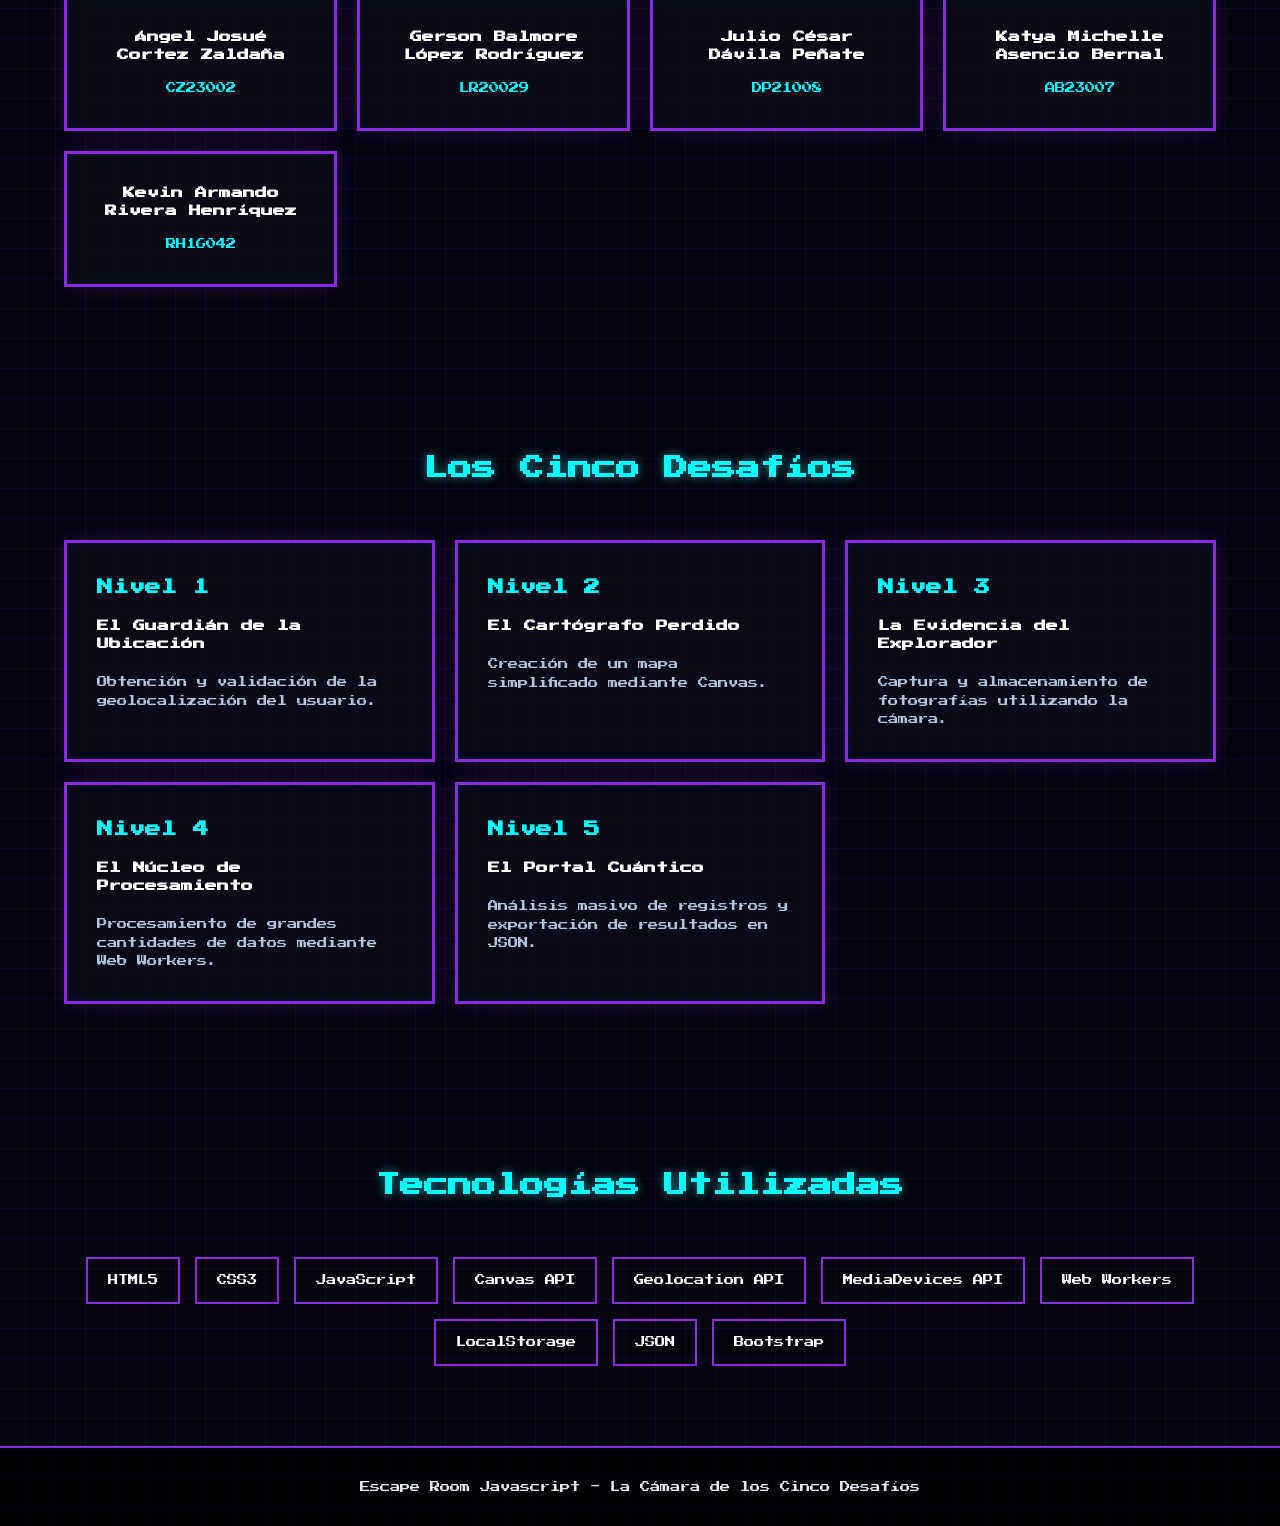
==== commit 84a5a1dd: "style(landing): Limitar a exactamente dos flechas animadas en el indicador de scroll" ====
--- a/index.html
+++ b/index.html
@@ -36,8 +36,6 @@
         
         <!-- Flecha indicadora de scroll -->
         <a href="#info" class="scroll-indicator">
-            <span></span>
-            <span></span>
             <span></span>
             <span></span>
         </a>
--- a/index.css
+++ b/index.css
@@ -260,14 +260,6 @@
     animation-delay: -0.2s;
 }
 
-.scroll-indicator span:nth-child(3) {
-    animation-delay: -0.4s;
-}
-
-.scroll-indicator span:nth-child(4) {
-    animation-delay: -0.6s;
-}
-
 @keyframes scroll-anim {
     0% { opacity: 0; transform: rotate(45deg) translate(-20px, -20px); }
     50% { opacity: 1; }
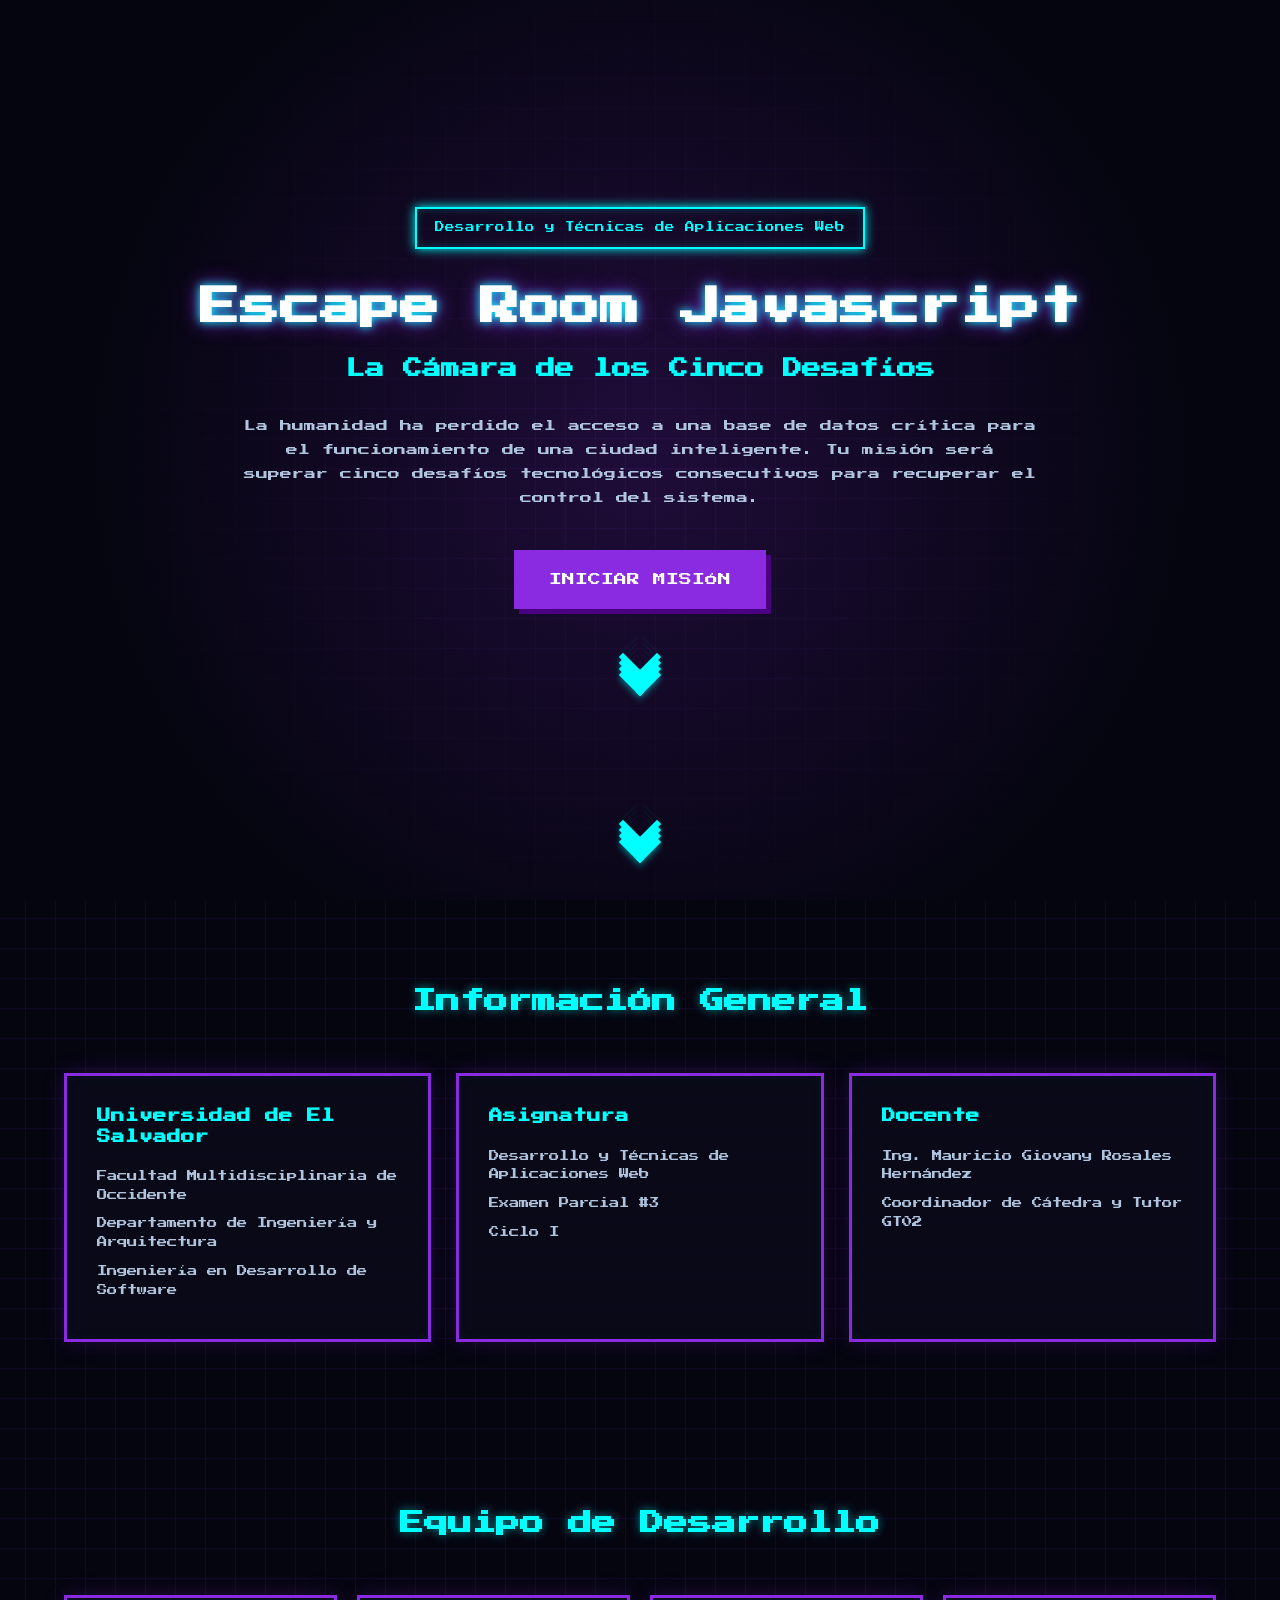
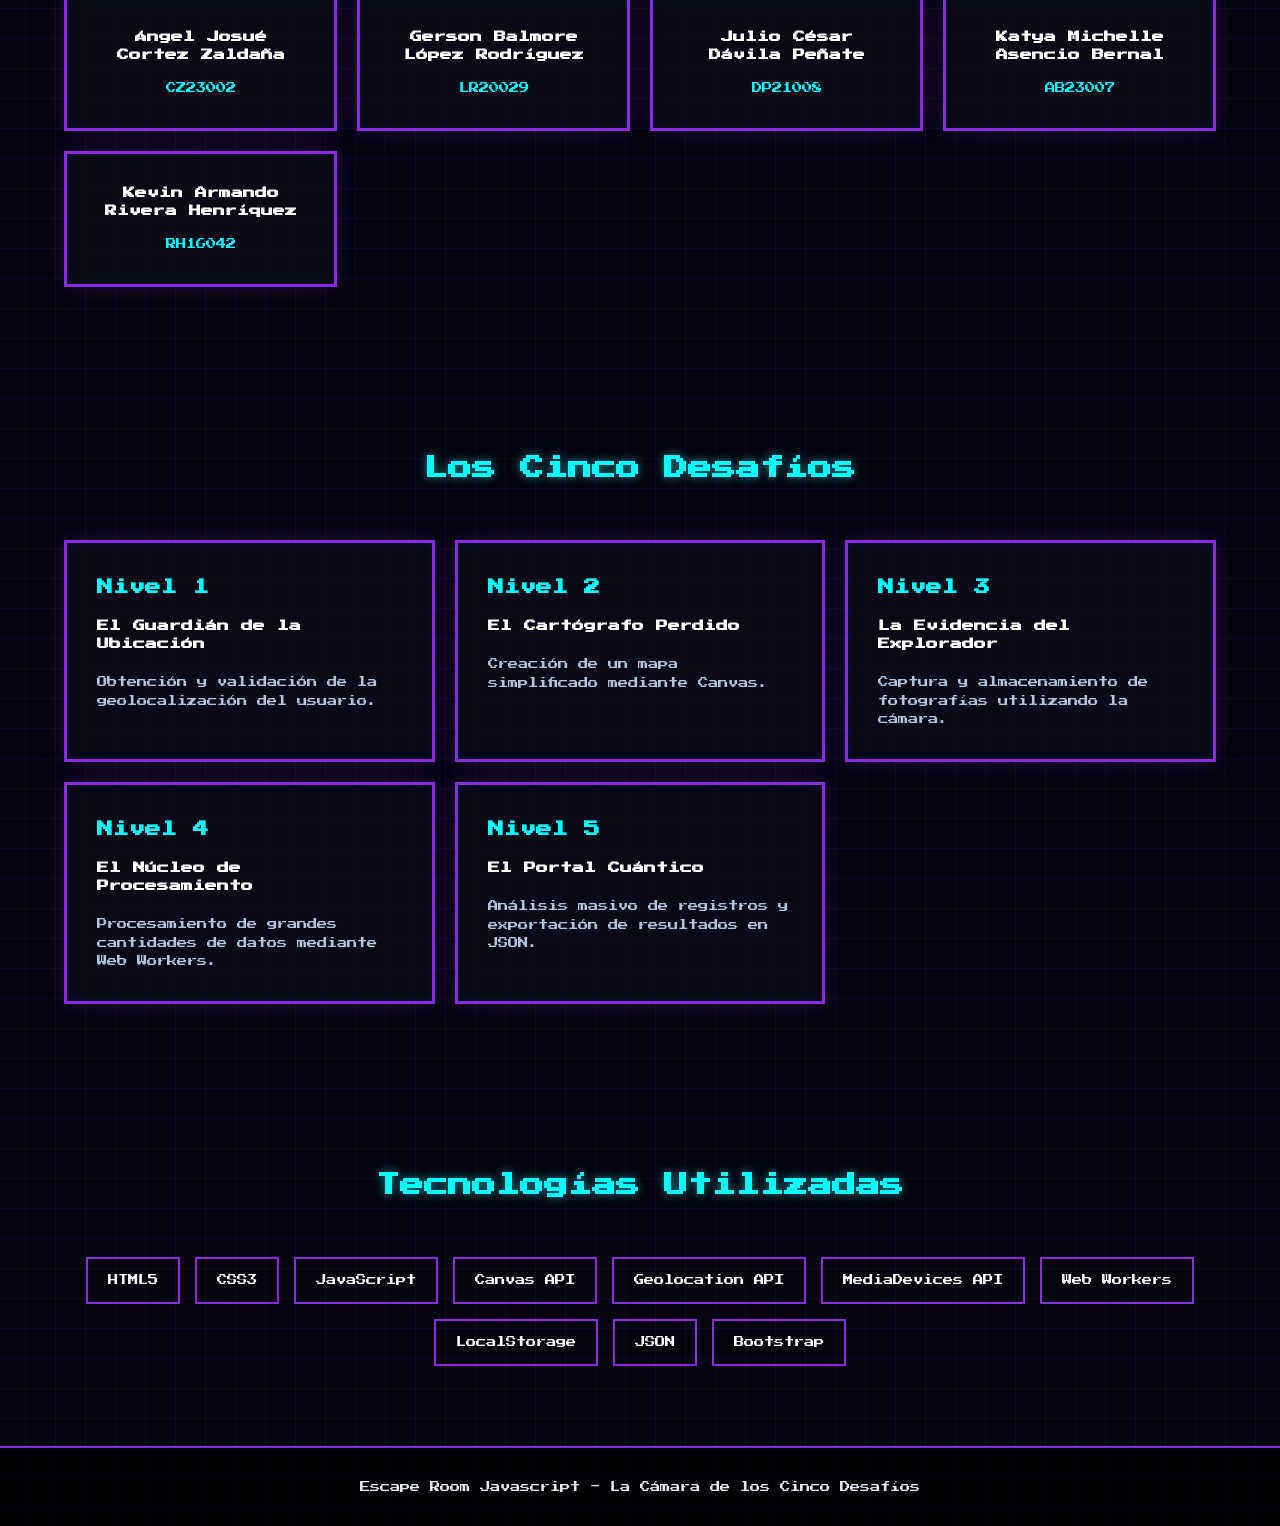
==== commit b377509f: "style(landing): Añadir grupo doble de flechas (4 superiores y 4 inferiores) en el header" ====
--- a/index.html
+++ b/index.html
@@ -31,11 +31,21 @@
             <a href="nivel1/nivel1.html" class="btn-start">
                 INICIAR MISIÓN
             </a>
+            
+            <!-- Flecha superior (cerca del botón) -->
+            <a href="#info" class="scroll-indicator scroll-top">
+                <span></span>
+                <span></span>
+                <span></span>
+                <span></span>
+            </a>
 
         </div>
         
-        <!-- Flecha indicadora de scroll -->
-        <a href="#info" class="scroll-indicator">
+        <!-- Flecha inferior (al final de la pantalla) -->
+        <a href="#info" class="scroll-indicator scroll-bottom">
+            <span></span>
+            <span></span>
             <span></span>
             <span></span>
         </a>
--- a/index.css
+++ b/index.css
@@ -230,12 +230,8 @@
     font-size: 0.65rem;
 }
 
-/* Indicador de scroll (flechas animadas) */
+/* Indicadores de scroll (flechas animadas) */
 .scroll-indicator {
-    position: absolute;
-    bottom: 60px; /* Subida de 30px a 60px */
-    left: 50%;
-    transform: translateX(-50%);
     display: flex;
     flex-direction: column;
     align-items: center;
@@ -244,21 +240,32 @@
     padding: 15px;
 }
 
+.scroll-top {
+    margin-top: 30px;
+}
+
+.scroll-bottom {
+    position: absolute;
+    bottom: 40px;
+    left: 50%;
+    transform: translateX(-50%);
+}
+
 .scroll-indicator span {
     display: block;
-    width: 30px; /* Aumentado de 20px a 30px */
-    height: 30px; /* Aumentado de 20px a 30px */
-    border-bottom: 6px solid var(--accent); /* Aumentado de 4px a 6px */
-    border-right: 6px solid var(--accent); /* Aumentado de 4px a 6px */
+    width: 30px;
+    height: 30px;
+    border-bottom: 6px solid var(--accent);
+    border-right: 6px solid var(--accent);
     transform: rotate(45deg);
-    margin: -12px 0; /* Ajustado el margen por el nuevo tamaño */
+    margin: -12px 0;
     animation: scroll-anim 2s infinite;
     box-shadow: 3px 3px 6px rgba(0,255,255,0.3);
 }
 
-.scroll-indicator span:nth-child(2) {
-    animation-delay: -0.2s;
-}
+.scroll-indicator span:nth-child(2) { animation-delay: -0.2s; }
+.scroll-indicator span:nth-child(3) { animation-delay: -0.4s; }
+.scroll-indicator span:nth-child(4) { animation-delay: -0.6s; }
 
 @keyframes scroll-anim {
     0% { opacity: 0; transform: rotate(45deg) translate(-20px, -20px); }
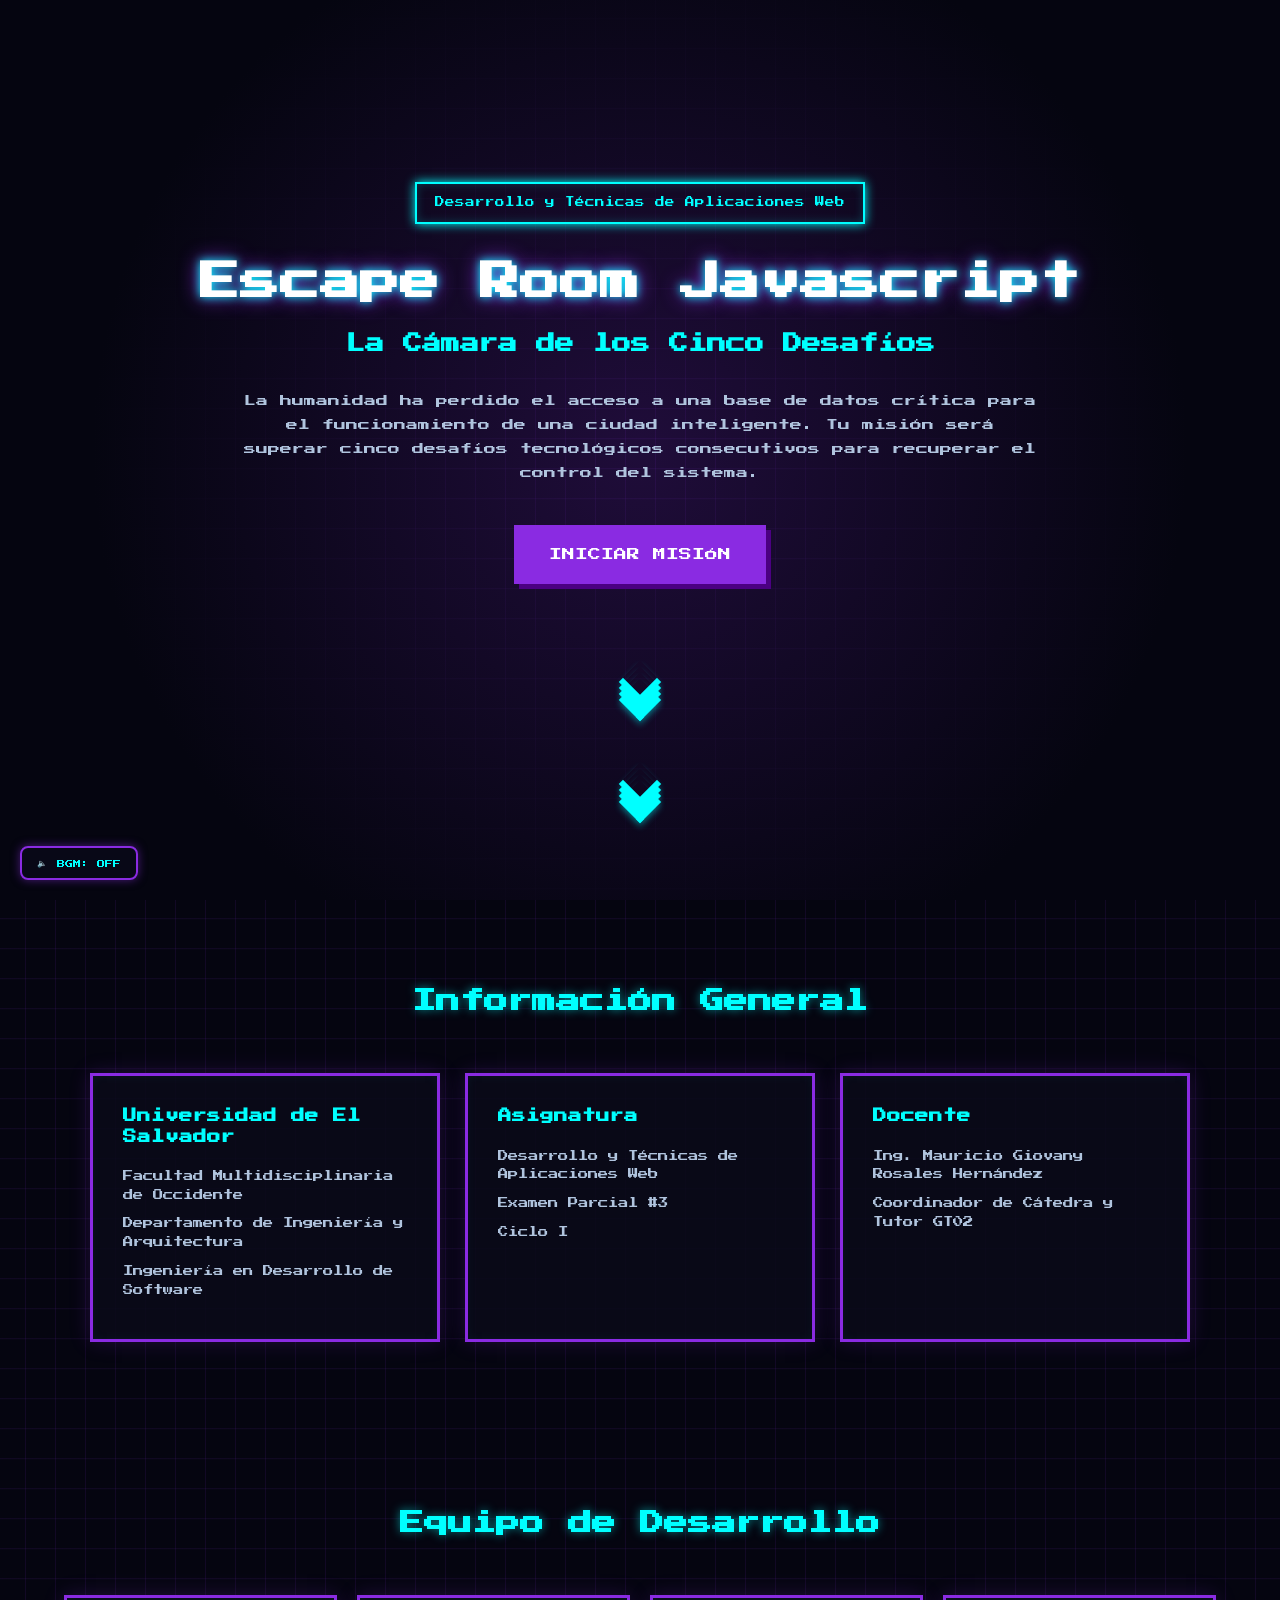
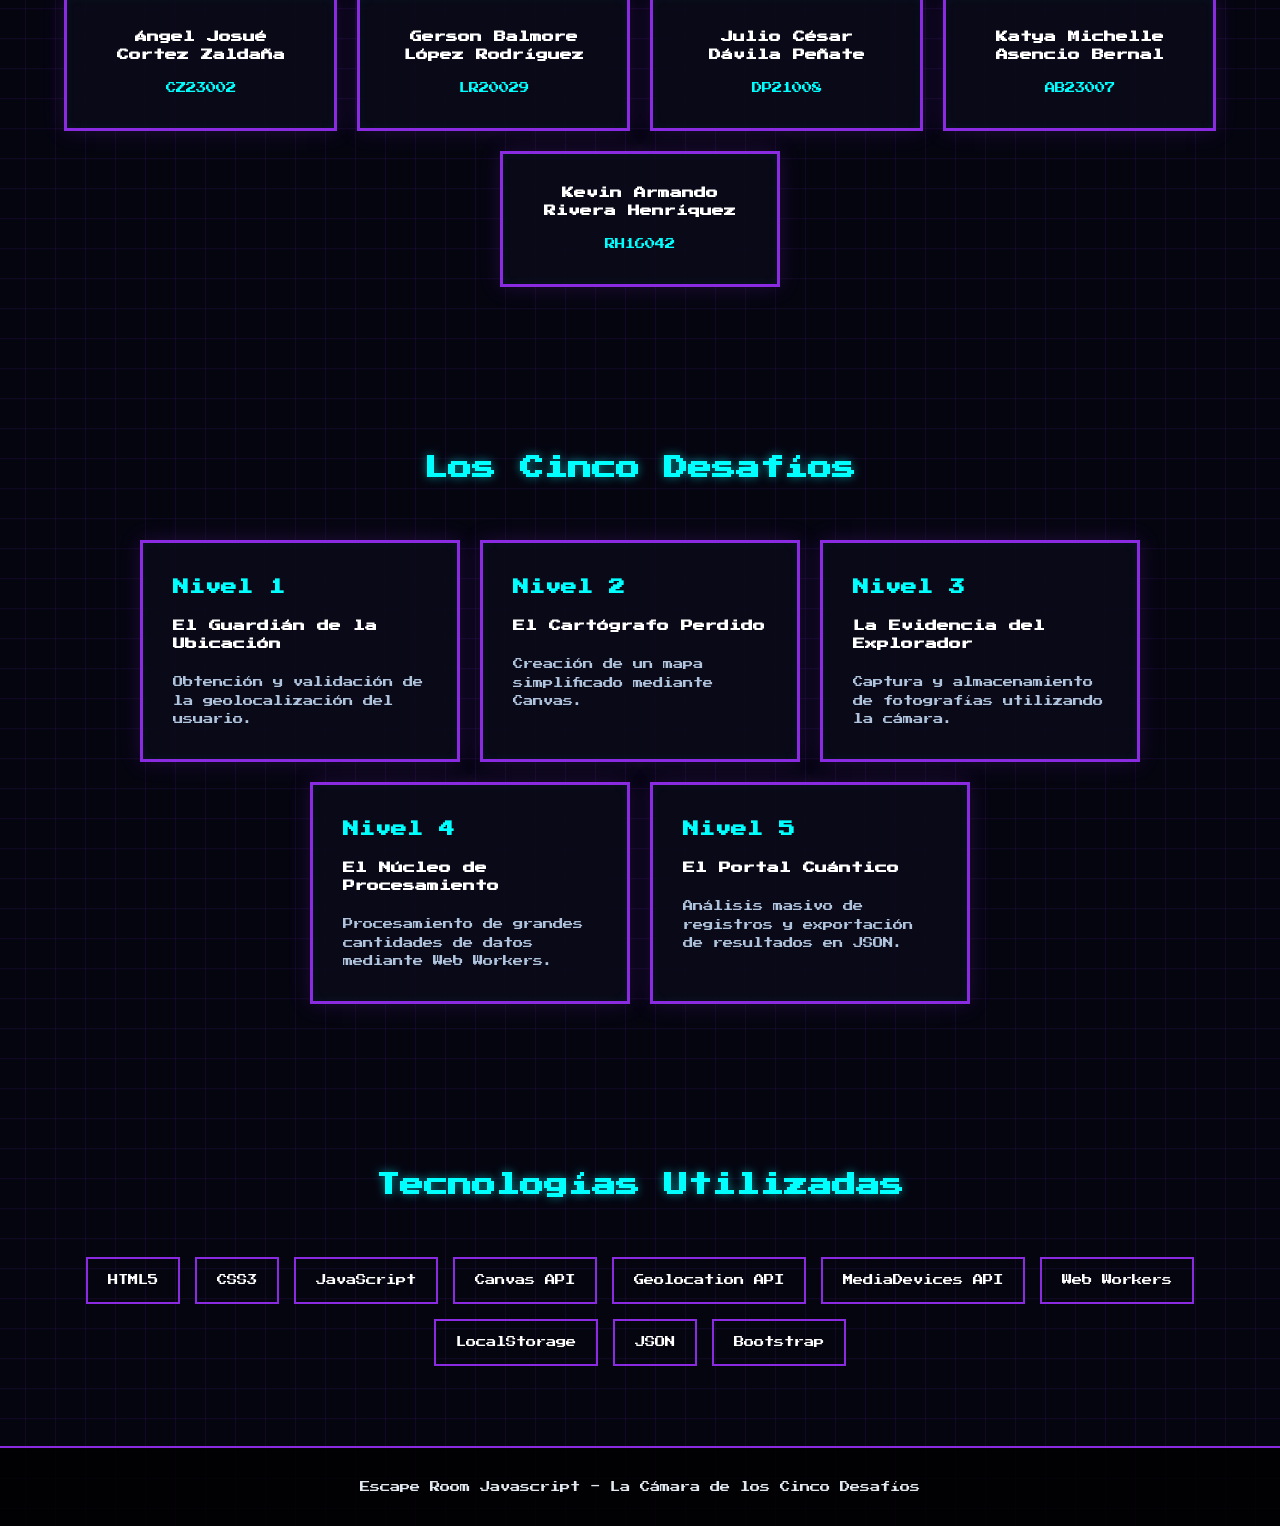
==== commit 79095762: "feat(audio): Integrar reproductor de música global y persistente (I Really Want to Stay at Your Hous" ====
--- a/index.html
+++ b/index.html
@@ -7,6 +7,7 @@
     <title>Escape Room Javascript - La Cámara de los Cinco Desafíos</title>
 
     <link rel="stylesheet" href="index.css">
+    <link rel="stylesheet" href="./assets/css/audio-player.css">
 </head>
 
 <body>
@@ -197,7 +198,7 @@
         </p>
     </footer>
 
-
+    <script src="./assets/js/audio-player.js"></script>
 </body>
 
 </html>
--- a/index.css
+++ b/index.css
@@ -134,19 +134,28 @@
 }
 
 .info-grid {
-    display: grid;
-    grid-template-columns: repeat(auto-fit, minmax(300px, 1fr));
+    display: flex;
+    flex-wrap: wrap;
+    justify-content: center;
     gap: 25px;
 }
 
+.info-grid .card {
+    flex: 1 1 300px;
+    max-width: 350px;
+}
+
 .members {
-    display: grid;
-    grid-template-columns: repeat(auto-fit, minmax(250px, 1fr));
+    display: flex;
+    flex-wrap: wrap;
+    justify-content: center;
     gap: 20px;
 }
 
 .member {
     text-align: center;
+    flex: 1 1 250px;
+    max-width: 280px;
 }
 
 .member h3 {
@@ -162,9 +171,15 @@
 }
 
 .levels {
-    display: grid;
-    grid-template-columns: repeat(auto-fit, minmax(280px, 1fr));
+    display: flex;
+    flex-wrap: wrap;
+    justify-content: center;
     gap: 20px;
+}
+
+.level {
+    flex: 1 1 280px;
+    max-width: 320px;
 }
 
 .level h3 {
@@ -241,12 +256,12 @@
 }
 
 .scroll-top {
-    margin-top: 30px;
+    margin-top: 80px;
 }
 
 .scroll-bottom {
     position: absolute;
-    bottom: 40px;
+    bottom: 80px;
     left: 50%;
     transform: translateX(-50%);
 }
--- a/assets/css/audio-player.css
+++ b/assets/css/audio-player.css
@@ -0,0 +1,40 @@
+/* Estilos para el reproductor de audio global */
+#audio-widget {
+    position: fixed;
+    bottom: 20px;
+    left: 20px;
+    z-index: 9999;
+}
+
+#audio-toggle-btn {
+    background: rgba(10, 10, 25, 0.85);
+    border: 2px solid #8a2be2;
+    color: #00ffff;
+    font-family: 'Press Start 2P', cursive;
+    font-size: 0.5rem;
+    padding: 10px 15px;
+    border-radius: 8px;
+    cursor: pointer;
+    box-shadow: 0 0 10px rgba(138, 43, 226, 0.5);
+    transition: all 0.3s ease;
+    display: flex;
+    align-items: center;
+    gap: 10px;
+    text-transform: uppercase;
+}
+
+#audio-toggle-btn:hover {
+    background: rgba(138, 43, 226, 0.2);
+    box-shadow: 0 0 15px rgba(0, 255, 255, 0.5);
+    transform: translateY(-2px);
+}
+
+#audio-toggle-btn.is-playing {
+    border-color: #00ffff;
+    box-shadow: 0 0 10px rgba(0, 255, 255, 0.5);
+    color: #fff;
+}
+
+.audio-text {
+    margin-top: 2px;
+}
